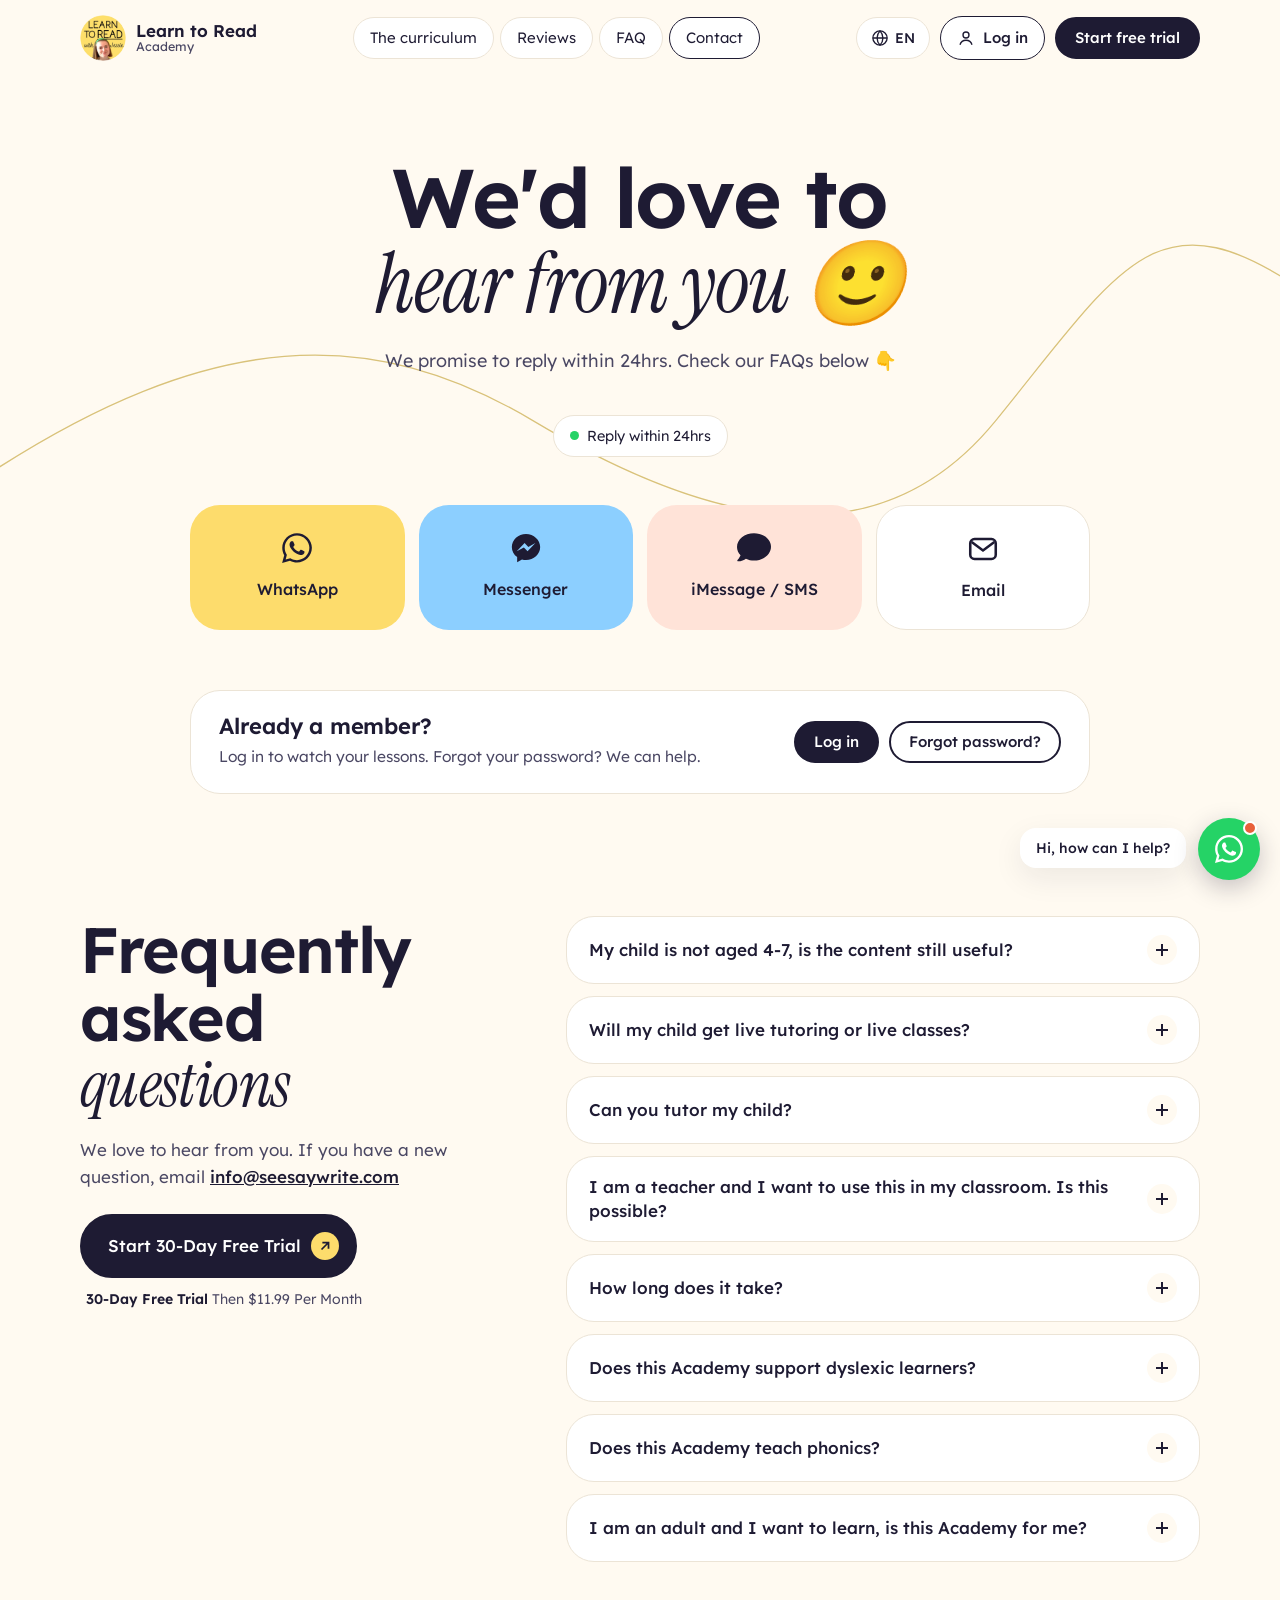
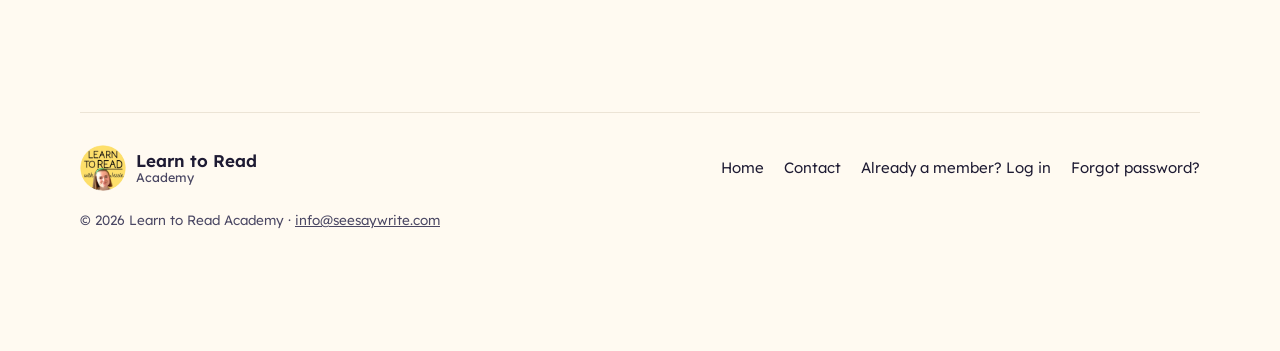
==== contact/index.html @ 2aaf9a56 "Transparent favicon, updated stats, 11 more languages - Favicon and logo now use the yellow circle w" ====
<!doctype html>
<html lang="en" dir="ltr" data-title-key="meta.contactTitle">
<head>
  <meta charset="utf-8">
  <meta name="viewport" content="width=device-width, initial-scale=1, viewport-fit=cover">
  <title>Contact | Learn to Read Academy</title>
  <meta name="description" content="We'd love to hear from you. We promise to reply within 24hrs.">
  <link rel="canonical" href="https://www.learntoreadacademy.com/contact/">
  <meta property="og:type" content="website">
  <meta property="og:site_name" content="Learn to Read Academy">
  <meta property="og:url" content="https://www.learntoreadacademy.com/contact/">
  <meta property="og:title" content="The Learn to Read Academy">
  <meta property="og:description" content="Give your child reading fluency and confidence all in one place. 30-day free trial.">
  <meta property="og:image" content="https://www.learntoreadacademy.com/assets/img/og.png">
  <meta name="twitter:card" content="summary_large_image">
  <meta name="theme-color" content="#fddc6c">
  <link rel="icon" href="../favicon.ico" sizes="any">
  <link rel="icon" href="../assets/favicon-32.png" type="image/png" sizes="32x32">
  <link rel="icon" href="../assets/favicon-64.png" type="image/png" sizes="64x64">
  <link rel="apple-touch-icon" href="../assets/img/logo-180.png">

  <link rel="preconnect" href="https://fonts.googleapis.com">
  <link rel="preconnect" href="https://fonts.gstatic.com" crossorigin>
  <link href="https://fonts.googleapis.com/css2?family=Instrument+Serif:ital@0;1&family=Lexend:wght@300;350;400;500;600&display=swap" rel="stylesheet">
  <link rel="stylesheet" href="../assets/css/style.css">

  <!-- Tolstoy video pop-up (same app key as on Thinkific) -->
  <script>window.tolstoyAppKey = "fcb0cee2-aa79-4c40-9593-32331de65729";</script>
  <script type="module" async src="https://widget.gotolstoy.com/we/widget.js"></script>
  <script type="text/javascript" nomodule async src="https://widget.gotolstoy.com/widget/widget.js"></script>
  <script type="module" src="https://play.gotolstoy.com/widget-v2/widget.js"></script>

  <script src="../assets/js/i18n.js"></script>
</head>
<body>
  <a class="skip-link" href="#main" data-i18n="nav.skip">Skip to main content</a>

  <!-- ===================== HEADER ===================== -->
  <header class="site-header" id="top">
    <div class="wrap header-row">
      <a class="brand" href="../" aria-label="Learn to Read Academy, home">
        <img src="../assets/img/logo.webp" alt="" width="46" height="46">
        <span class="brand-text">Learn to Read<small>Academy</small></span>
      </a>

      <nav class="main-nav" aria-label="Main">
        <a href="../#curriculum" data-i18n="nav.curriculum">The curriculum</a>
        <a href="../#reviews" data-i18n="nav.reviews">Reviews</a>
        <a href="../#faq" data-i18n="nav.faq">FAQ</a>
        <a href="./" aria-current="page" data-i18n="nav.contact">Contact</a>
      </nav>

      <div class="header-actions">
        <div class="lang" data-lang-picker>
          <button class="lang-btn" type="button" aria-haspopup="true" aria-expanded="false" aria-label="Change language">
            <svg viewBox="0 0 24 24" fill="none" stroke="currentColor" stroke-width="1.8" aria-hidden="true"><circle cx="12" cy="12" r="9.5"/><path d="M2.5 12h19M12 2.5c2.6 2.8 3.9 6 3.9 9.5s-1.3 6.7-3.9 9.5c-2.6-2.8-3.9-6-3.9-9.5s1.3-6.7 3.9-9.5z"/></svg>
            <span data-lang-current>EN</span>
          </button>
          <ul class="lang-menu" role="menu"></ul>
        </div>
        <a class="login-link" href="https://learntoreadacademy.thinkific.com/courses/take/learntoread" title="Already a member? Log in to your lessons">
          <svg viewBox="0 0 24 24" fill="none" stroke="currentColor" stroke-width="1.8" aria-hidden="true"><circle cx="12" cy="8" r="4"/><path d="M4 21c1.2-4 4.3-6 8-6s6.8 2 8 6"/></svg>
          <span data-i18n="nav.login">Log in</span>
        </a>
        <a class="btn btn-primary btn-sm btn-trial-header" href="https://learntoreadacademy.thinkific.com/cart/add_product/2456921?price_id=3251077" data-i18n="nav.trial">Start free trial</a>
        <button class="menu-toggle" type="button" aria-expanded="false" aria-controls="drawer" aria-label="Menu">
          <svg viewBox="0 0 24 24" fill="none" stroke="currentColor" stroke-width="2" stroke-linecap="round" aria-hidden="true"><path d="M4 7h16M4 12h16M4 17h10"/></svg>
        </button>
      </div>
    </div>
    <div class="drawer" id="drawer">
      <nav aria-label="Mobile">
        <a href="../#curriculum" data-i18n="nav.curriculum">The curriculum</a>
        <a href="../#reviews" data-i18n="nav.reviews">Reviews</a>
        <a href="../#faq" data-i18n="nav.faq">FAQ</a>
        <a href="./" aria-current="page" data-i18n="nav.contact">Contact</a>
        <a href="https://learntoreadacademy.thinkific.com/courses/take/learntoread" data-i18n="nav.loginLong">Already a member? Log in</a>
      </nav>
      <a class="btn btn-primary" href="https://learntoreadacademy.thinkific.com/cart/add_product/2456921?price_id=3251077" data-i18n="cta.trial">Start 30-Day Free Trial</a>
    </div>
  </header>

  <main id="main">
    <section class="contact-hero">
      <svg class="thread" viewBox="0 0 1440 600" preserveAspectRatio="none" aria-hidden="true"><path d="M-20 420 C 240 260, 420 260, 600 360 S 980 520, 1120 360 S 1300 120, 1460 220"/></svg>
      <div class="wrap">
        <h1 data-i18n-html="contact.title">We'd love to <em>hear from you 🙂</em></h1>
        <p data-i18n="contact.sub">We promise to reply within 24hrs. Check our FAQs below 👇</p>
        <span class="reply-pill" data-i18n="contact.reply">Reply within 24hrs</span>
        <div class="tiles">
          <a class="tile tile-wa" href="https://wa.me/447386895248?text=Hello!" target="_blank" rel="noopener">
            <svg viewBox="0 0 448 512" aria-hidden="true"><path fill="#1e1b33" d="M380.9 97.1C339 55.1 283.2 32 223.9 32c-122.4 0-222 99.6-222 222 0 39.1 10.2 77.3 29.6 111L0 480l117.7-30.9c32.4 17.7 68.9 27 106.1 27h.1c122.3 0 224.1-99.6 224.1-222 0-59.3-25.2-115-67.1-157zm-157 341.6c-33.2 0-65.7-8.9-94-25.7l-6.7-4-69.8 18.3L72 359.2l-4.4-7c-18.5-29.4-28.2-63.3-28.2-98.2 0-101.7 82.8-184.5 184.6-184.5 49.3 0 95.6 19.2 130.4 54.1 34.8 34.9 56.2 81.2 56.1 130.5 0 101.8-84.9 184.6-186.6 184.6zm101.2-138.2c-5.5-2.8-32.8-16.2-37.9-18-5.1-1.9-8.8-2.8-12.5 2.8-3.7 5.6-14.3 18-17.6 21.8-3.2 3.7-6.5 4.2-12 1.4-5.5-2.8-23.2-8.5-44.2-27.1-16.4-14.6-27.4-32.7-30.6-38.1-3.2-5.5-.3-8.4 2.4-11.2 2.5-2.5 5.5-6.4 8.3-9.6 2.8-3.2 3.7-5.5 5.5-9.3 1.9-3.7 1-6.9-.5-9.7-1.4-2.8-12.5-30.1-17.1-41.2-4.5-10.8-9.1-9.3-12.5-9.5-3.2-.2-6.9-.2-10.6-.2-3.7 0-9.7 1.4-14.8 6.9-5.1 5.6-19.4 19-19.4 46.3 0 27.3 19.9 53.7 22.6 57.4 2.8 3.7 39.1 59.7 94.8 83.8 13.2 5.8 23.5 9.2 31.5 11.8 13.3 4.2 25.4 3.6 35 2.2 10.7-1.6 32.8-13.4 37.4-26.4 4.6-13 4.6-24.1 3.2-26.4-1.3-2.5-5-3.9-10.5-6.6z"/></svg>
            WhatsApp
          </a>
          <a class="tile tile-ms" href="https://m.me/elliot.shimmin" target="_blank" rel="noopener">
            <svg viewBox="0 0 24 24" aria-hidden="true"><path fill="#1e1b33" d="M12 2.04c-5.5 0-10 4.14-10 9.22 0 2.9 1.46 5.5 3.75 7.15V22l3.41-1.87c.92.26 1.89.41 2.84.41 5.5 0 10-4.14 10-9.22s-4.5-9.28-10-9.28zm1.09 12.31l-2.58-2.75-5.05 2.75 5.55-5.89 2.63 2.75 5-2.75-5.55 5.89z"/></svg>
            Messenger
          </a>
          <a class="tile tile-sms" href="sms:+447386895248">
            <svg viewBox="0 0 512 512" aria-hidden="true"><path fill="#1e1b33" d="M256 32C114.6 32 0 125.1 0 240c0 47.6 19.9 91.2 52.9 126.3C38 405.7 7 439.1 6.5 439.6c-2.9 3.1-3.1 7.8-1.1 11.4 2.1 3.6 5.9 5.8 10 5.8 51.1 0 91.5-22.1 118.8-39.9 38 18.2 80 28.5 121.8 28.5 141.4 0 256-93.1 256-208S397.4 32 256 32z"/></svg>
            <span data-i18n="talk.sms">iMessage / SMS</span>
          </a>
          <a class="tile tile-mail" href="mailto:info@seesaywrite.com">
            <svg viewBox="0 0 24 24" fill="none" stroke="#1e1b33" stroke-width="1.8" aria-hidden="true"><rect x="3" y="5" width="18" height="14" rx="3"/><path d="M4 7l8 6 8-6"/></svg>
            <span data-i18n="talk.email">Email</span>
          </a>
        </div>
      </div>
    </section>

    <section class="section" style="padding-block:40px 20px">
      <div class="wrap">
        <div class="members-box">
          <div>
            <h2 data-i18n="contact.membersTitle">Already a member?</h2>
            <p data-i18n="contact.membersText">Log in to watch your lessons. Forgot your password? We can help.</p>
          </div>
          <div class="actions">
            <a class="btn btn-primary btn-sm" href="https://learntoreadacademy.thinkific.com/courses/take/learntoread" data-i18n="nav.login">Log in</a>
            <a class="btn btn-light btn-sm" href="https://learntoreadacademy.thinkific.com/users/password/new" data-i18n="footer.forgot">Forgot password?</a>
          </div>
        </div>
      </div>
    </section>

    <section class="section" id="faq">
      <div class="wrap faq-grid">
        <div class="section-head start">
          <h2 data-i18n-html="faq.title">Frequently asked <em>questions</em></h2>
          <p data-i18n-html="faq.sub">We love to hear from you. If you have a new question, email <a href="mailto:info@seesaywrite.com">info@seesaywrite.com</a></p>
          <div class="cta-block" style="margin-top:24px">
            <a class="btn btn-primary" href="https://learntoreadacademy.thinkific.com/cart/add_product/2456921?price_id=3251077">
              <span data-i18n="cta.trial">Start 30-Day Free Trial</span>
              <span class="arrow" aria-hidden="true"><svg viewBox="0 0 16 16" fill="none" stroke="currentColor" stroke-width="2"><path d="M4 12L12 4M5 4h7v7"/></svg></span>
            </a>
            <span class="cta-note" data-i18n-html="cta.price"><strong>30-Day Free Trial</strong> Then $11.99 Per Month</span>
          </div>
        </div>
        <div class="faq-list">
          <details><summary><span data-i18n="cfaq.q1">My child is not aged 4-7, is the content still useful?</span><span class="plus" aria-hidden="true"><svg viewBox="0 0 14 14" stroke="currentColor" stroke-width="2"><path d="M7 1v12M1 7h12"/></svg></span></summary><div class="answer" data-i18n="cfaq.a1">Children aged 3 have used our Academy successfully, however this is slightly ahead of most national curriculums. Children aged 7-10 will benefit if they cannot yet read complex sounds (e.g. "ay", "ee", "sh", "oa", "i-e"). Children aged 10+ may find the content is too young for them.</div></details>
          <details><summary><span data-i18n="cfaq.q2">Will my child get live tutoring or live classes?</span><span class="plus" aria-hidden="true"><svg viewBox="0 0 14 14" stroke="currentColor" stroke-width="2"><path d="M7 1v12M1 7h12"/></svg></span></summary><div class="answer" data-i18n="cfaq.a2">The program has step-by-step, pre-recorded lesson videos only. Parents can receive personalized support on the Community page. Ask questions and receive answers from a reading specialist, within 24hrs.</div></details>
          <details><summary><span data-i18n="cfaq.q3">Can you tutor my child?</span><span class="plus" aria-hidden="true"><svg viewBox="0 0 14 14" stroke="currentColor" stroke-width="2"><path d="M7 1v12M1 7h12"/></svg></span></summary><div class="answer" data-i18n="cfaq.a3">We do not have live tutoring available, we recommend trialling the Academy as an inexpensive alternative. You may find it more convenient than finding a good tutor and making arrangements.</div></details>
          <details><summary><span data-i18n="cfaq.q4">I am a teacher and I want to use this in my classroom. Is this possible?</span><span class="plus" aria-hidden="true"><svg viewBox="0 0 14 14" stroke="currentColor" stroke-width="2"><path d="M7 1v12M1 7h12"/></svg></span></summary><div class="answer" data-i18n="cfaq.a4">Yes, if you have a projector/screen or iPads. Several schools are already using it as a cost-effective phonics program. You can start using it in your classroom tomorrow. It requires no planning or teacher training, and will teach your students to read.</div></details>
          <details><summary><span data-i18n="cfaq.q5">How long does it take?</span><span class="plus" aria-hidden="true"><svg viewBox="0 0 14 14" stroke="currentColor" stroke-width="2"><path d="M7 1v12M1 7h12"/></svg></span></summary><div class="answer" data-i18n="cfaq.a5">We recommend your child completes one short lesson every day at the same time (kids love routine and consistency). If you follow this advice, a complete beginner reader will complete the whole academy within 2 months. However, every child is different and it's normal to return to some old lessons for revision and practice.</div></details>
          <details><summary><span data-i18n="cfaq.q6">Does this Academy support dyslexic learners?</span><span class="plus" aria-hidden="true"><svg viewBox="0 0 14 14" stroke="currentColor" stroke-width="2"><path d="M7 1v12M1 7h12"/></svg></span></summary><div class="answer" data-i18n="cfaq.a6">Yes, however the best strategies for dyslexic children are those which are tailored to them. When it comes to dyslexia, studies consistently show that early intervention and additional support is crucial. The earlier that support, the more impactful it is. Meta-studies show that early phonemic awareness and phonics instruction often helps dyslexic learners overcome their language processing issues, especially those that aren't severely affected. Our Academy gives crucial phonics and phonemic awareness instruction.</div></details>
          <details><summary><span data-i18n="cfaq.q7">Does this Academy teach phonics?</span><span class="plus" aria-hidden="true"><svg viewBox="0 0 14 14" stroke="currentColor" stroke-width="2"><path d="M7 1v12M1 7h12"/></svg></span></summary><div class="answer" data-i18n="cfaq.a7">Yes, our method teaches phonics directly. Each new sound is introduced one at a time, alongside blending skills. Knowledge is built sequentially. The latest research advises that children are taught using a mix of phonics and sight words (the best of both worlds).</div></details>
          <details><summary><span data-i18n="cfaq.q8">I am an adult and I want to learn, is this Academy for me?</span><span class="plus" aria-hidden="true"><svg viewBox="0 0 14 14" stroke="currentColor" stroke-width="2"><path d="M7 1v12M1 7h12"/></svg></span></summary><div class="answer" data-i18n="cfaq.a8">Several adults have used our content to learn to read English. Many parents who speak English as an additional language have improved their reading skills by watching the lessons with their kids.</div></details>
        </div>
      </div>
    </section>
  </main>

  <!-- ===================== FOOTER ===================== -->
  <footer class="site-footer">
    <div class="wrap">
      <div class="footer-row">
        <a class="brand" href="../"><img src="../assets/img/logo.webp" alt="" width="46" height="46" loading="lazy"><span>Learn to Read<small>Academy</small></span></a>
        <ul class="footer-links">
          <li><a href="../" data-i18n="footer.home">Home</a></li>
          <li><a href="./" data-i18n="nav.contact">Contact</a></li>
          <li><a href="https://learntoreadacademy.thinkific.com/courses/take/learntoread" data-i18n="nav.loginLong">Already a member? Log in</a></li>
          <li><a href="https://learntoreadacademy.thinkific.com/users/password/new" data-i18n="footer.forgot">Forgot password?</a></li>
        </ul>
      </div>
      <p class="footer-small">© <span data-year>2026</span> Learn to Read Academy · <a href="mailto:info@seesaywrite.com">info@seesaywrite.com</a></p>
    </div>
  </footer>

  <script src="../assets/js/config.js"></script>
  <script src="../assets/js/main.js"></script>
</body>
</html>
---- assets/css/style.css ----
/* ==========================================================================
   Learn to Read Academy — site styles
   Palette is taken from the logo (sunshine yellow) plus coral and sky.
   Type: Lexend (designed for reading fluency) + Instrument Serif italic accents.
   Uses logical properties (margin-inline etc.) so Arabic (RTL) works.
   ========================================================================== */

:root {
  --ink: #1e1b33;
  --ink-soft: #4a4763;
  --cream: #fffaf1;
  --paper: #ffffff;
  --line: #ece4d6;

  --sun: #fddc6c;        /* logo yellow */
  --sun-pale: #fff3c9;
  --sun-deep: #e9b824;
  --coral: #ff8a65;
  --coral-pale: #ffe3d8;
  --coral-deep: #e8603a;
  --sky: #8ccfff;
  --sky-pale: #dff1ff;
  --sky-deep: #3a9be0;
  --thread: #d9c27a;     /* thin decorative lines */

  --radius-lg: 32px;
  --radius-md: 22px;
  --radius-pill: 999px;
  --shadow: 0 10px 30px rgba(30, 27, 51, 0.08);

  --font-sans: "Lexend", system-ui, -apple-system, "Segoe UI", Roboto, sans-serif;
  --font-serif: "Instrument Serif", Georgia, "Times New Roman", serif;

  --max: 1200px;
  --gutter: clamp(16px, 4vw, 40px);
  color-scheme: light;
}

/* Non-Latin scripts: swap in Noto families, no italic serif */
html[lang="ar"] { --font-sans: "Noto Sans Arabic", "Lexend", system-ui, sans-serif; }
html[lang="hi"] { --font-sans: "Noto Sans Devanagari", "Lexend", system-ui, sans-serif; }
html[lang="th"] { --font-sans: "Noto Sans Thai", "Lexend", system-ui, sans-serif; }
html[lang="ko"] { --font-sans: "Noto Sans KR", "Lexend", system-ui, sans-serif; }
html[lang="zh-Hant"] { --font-sans: "Noto Sans TC", "Lexend", system-ui, sans-serif; }
html[lang="zh-Hans"] { --font-sans: "Noto Sans SC", "Lexend", system-ui, sans-serif; }
html[lang="ja"] { --font-sans: "Noto Sans JP", "Lexend", system-ui, sans-serif; }
html[lang="bn"] { --font-sans: "Noto Sans Bengali", "Lexend", system-ui, sans-serif; }
html[lang="ru"] { --font-sans: "Lexend", "Noto Sans", system-ui, sans-serif; }
html[lang="ur"] { --font-sans: "Noto Nastaliq Urdu", "Noto Sans Arabic", system-ui, sans-serif; }
html[lang="ur"] body { line-height: 2.1; }
html[lang="ur"] h1, html[lang="ur"] h2, html[lang="ur"] h3 { line-height: 1.7; }
html[lang="ur"] :is(p, span, a, button, summary, li, .answer, .stat span, .chat-msg) { line-height: 2; }
html:is([lang="ar"], [lang="hi"], [lang="th"], [lang="ko"], [lang="zh-Hant"], [lang="zh-Hans"], [lang="ja"], [lang="bn"], [lang="ru"], [lang="ur"], [lang="vi"]) .serif,
html:is([lang="ar"], [lang="hi"], [lang="th"], [lang="ko"], [lang="zh-Hant"], [lang="zh-Hans"], [lang="ja"], [lang="bn"], [lang="ru"], [lang="ur"], [lang="vi"]) h1 em,
html:is([lang="ar"], [lang="hi"], [lang="th"], [lang="ko"], [lang="zh-Hant"], [lang="zh-Hans"], [lang="ja"], [lang="bn"], [lang="ru"], [lang="ur"], [lang="vi"]) h2 em,
html:is([lang="ar"], [lang="hi"], [lang="th"], [lang="ko"], [lang="zh-Hant"], [lang="zh-Hans"], [lang="ja"], [lang="bn"], [lang="ru"], [lang="ur"], [lang="vi"]) h3 em {
  font-family: var(--font-sans);
  font-style: normal;
  font-weight: 500;
  color: var(--coral-deep);
}

*, *::before, *::after { box-sizing: border-box; }
html { -webkit-text-size-adjust: 100%; scroll-behavior: smooth; scroll-padding-top: 90px; }
body {
  margin: 0;
  background: var(--cream);
  color: var(--ink);
  font-family: var(--font-sans);
  font-size: 17px;
  line-height: 1.6;
  font-weight: 350;
  overflow-x: hidden;
}
img { max-width: 100%; height: auto; display: block; }
a { color: inherit; }
button { font: inherit; color: inherit; }
h1, h2, h3 { margin: 0; font-weight: 600; letter-spacing: -0.02em; line-height: 1.05; }
h1 em, h2 em, h3 em, .serif {
  font-family: var(--font-serif);
  font-style: italic;
  font-weight: 400;
  letter-spacing: -0.01em;
}
p { margin: 0 0 1em; }
p:last-child { margin-bottom: 0; }
.sr-only { position: absolute !important; width: 1px; height: 1px; overflow: hidden; clip: rect(0 0 0 0); white-space: nowrap; }
.wrap { width: 100%; max-width: var(--max); margin-inline: auto; padding-inline: var(--gutter); }
:focus-visible { outline: 3px solid var(--sky-deep); outline-offset: 3px; border-radius: 8px; }

.skip-link { position: absolute; inset-inline-start: 12px; top: -60px; background: var(--ink); color: #fff; padding: 10px 16px; border-radius: 12px; z-index: 1000; text-decoration: none; }
.skip-link:focus { top: 12px; }

/* ---------- Buttons & pills ---------- */
.btn {
  display: inline-flex; align-items: center; justify-content: center; gap: 10px;
  padding: 16px 26px; border-radius: var(--radius-pill);
  font-weight: 500; font-size: 17px; line-height: 1.2; text-decoration: none;
  border: 2px solid var(--ink); cursor: pointer; transition: transform .15s ease, background .15s ease;
  text-align: center;
}
.btn:hover { transform: translateY(-2px); }
.btn-primary { background: var(--ink); color: #fff; }
.btn-primary .arrow { background: var(--sun); color: var(--ink); }
.btn-light { background: #fff; color: var(--ink); }
.btn-sm { padding: 10px 18px; font-size: 15px; }
.btn .arrow {
  width: 28px; height: 28px; border-radius: 50%; display: inline-grid; place-items: center; flex: none;
  margin-inline-end: -10px;
}
.btn .arrow svg { width: 14px; height: 14px; }
html[dir="rtl"] .arrow svg, html[dir="rtl"] .circle-link svg { transform: scaleX(-1); }

.cta-block { display: flex; flex-direction: column; align-items: flex-start; gap: 10px; }
.cta-note { font-size: 14px; color: var(--ink-soft); padding-inline-start: 6px; }
.cta-note strong { font-weight: 600; color: var(--ink); }

.pill {
  display: inline-flex; align-items: center; gap: 6px;
  padding: 4px 12px; border: 1.5px solid var(--ink); border-radius: var(--radius-pill);
  font-size: 13px; font-weight: 500; line-height: 1.4; background: transparent; white-space: nowrap;
}

.circle-link {
  width: 48px; height: 48px; border-radius: 50%; border: 1.5px solid var(--ink);
  display: inline-grid; place-items: center; flex: none; text-decoration: none; background: transparent;
  transition: background .15s ease, transform .15s ease;
}
.circle-link:hover { background: var(--ink); color: #fff; transform: rotate(-8deg); }
.circle-link svg { width: 18px; height: 18px; }

/* ---------- Header ---------- */
.site-header {
  position: sticky; top: 0; z-index: 50;
  background: rgba(255, 250, 241, 0.92);
  backdrop-filter: saturate(1.4) blur(10px); -webkit-backdrop-filter: saturate(1.4) blur(10px);
  border-bottom: 1px solid transparent; transition: border-color .2s;
}
.site-header.scrolled { border-bottom-color: var(--line); }
.header-row { display: flex; align-items: center; gap: 16px; min-height: 76px; }
.brand { display: flex; align-items: center; gap: 10px; text-decoration: none; font-weight: 600; font-size: 17px; line-height: 1.1; flex: none; }
.brand img { width: 46px; height: 46px; border-radius: 50%; }
.brand small { display: block; font-weight: 400; font-size: 12.5px; color: var(--ink-soft); }
.main-nav { display: flex; gap: 6px; margin-inline: auto; }
.main-nav a {
  text-decoration: none; padding: 8px 16px; border: 1.5px solid var(--line); border-radius: var(--radius-pill);
  font-size: 15px; background: #fff; transition: border-color .15s; white-space: nowrap;
}
.main-nav a:hover, .main-nav a[aria-current="page"] { border-color: var(--ink); }
.header-actions { display: flex; align-items: center; gap: 10px; flex: none; }
.login-link {
  display: inline-flex; align-items: center; gap: 8px; text-decoration: none;
  padding: 9px 16px; border-radius: var(--radius-pill); border: 1.5px solid var(--ink); font-size: 15px; font-weight: 500; background: #fff;
}
.login-link svg { width: 18px; height: 18px; }
.menu-toggle { display: none; width: 46px; height: 46px; border-radius: 50%; border: 1.5px solid var(--ink); background: #fff; cursor: pointer; place-items: center; }
.menu-toggle svg { width: 20px; height: 20px; }

/* Language picker */
.lang { position: relative; }
.lang-btn {
  display: inline-flex; align-items: center; gap: 6px; height: 42px; padding: 0 14px;
  border-radius: var(--radius-pill); border: 1.5px solid var(--line); background: #fff; cursor: pointer; font-size: 14px; font-weight: 500;
}
.lang-btn:hover { border-color: var(--ink); }
.lang-btn svg { width: 18px; height: 18px; }
.lang-menu {
  max-height: min(70vh, 560px); overflow-y: auto; overscroll-behavior: contain;
  position: absolute; inset-inline-end: 0; top: calc(100% + 8px); min-width: 200px; padding: 8px;
  background: #fff; border-radius: 18px; box-shadow: 0 16px 40px rgba(30,27,51,.16); border: 1px solid var(--line);
  list-style: none; margin: 0; display: none; z-index: 60;
}
.lang.open .lang-menu { display: block; }
.lang-menu button {
  width: 100%; display: flex; justify-content: space-between; align-items: center; gap: 12px;
  padding: 10px 14px; border: 0; background: none; border-radius: 12px; cursor: pointer; font-size: 16px; text-align: start;
}
.lang-menu button:hover, .lang-menu button[aria-current="true"] { background: var(--sun-pale); }
.lang-menu .code { font-size: 12px; color: var(--ink-soft); }

/* Mobile drawer */
.drawer { display: none; }

@media (max-width: 1100px) {
  .main-nav { display: none; }
  .menu-toggle { display: inline-grid; }
  .header-actions { margin-inline-start: auto; }
  .header-actions .btn-trial-header { display: none; }
  .drawer {
    display: block; position: fixed; inset: 76px 0 auto 0; background: var(--cream); z-index: 49;
    padding: 12px var(--gutter) 28px; border-bottom: 1px solid var(--line); box-shadow: 0 20px 30px rgba(30,27,51,.08);
    transform: translateY(-120%); visibility: hidden; transition: transform .25s ease, visibility .25s;
  }
  .drawer.open { transform: none; visibility: visible; }
  .drawer nav { display: grid; gap: 8px; }
  .drawer nav a { text-decoration: none; padding: 14px 20px; background: #fff; border: 1.5px solid var(--line); border-radius: var(--radius-pill); font-size: 17px; }
  .drawer .btn { width: 100%; margin-top: 12px; }
}
@media (max-width: 560px) {
  .brand-text { display: none; }
  .login-link span { display: none; }
  .login-link { padding: 0; width: 42px; height: 42px; justify-content: center; }
  .header-actions { gap: 8px; }
  .lang-btn { padding: 0 12px; }
}

/* ---------- Decorative ---------- */
.thread { position: absolute; pointer-events: none; z-index: 0; fill: none; stroke: var(--thread); stroke-width: 1.4; }
.shape { position: absolute; pointer-events: none; }
.badge-rotate { position: relative; width: 150px; height: 150px; flex: none; }
.badge-rotate .ring { position: absolute; inset: 0; animation: spin 22s linear infinite; }
.badge-rotate .ring text { font-size: 11.5px; font-weight: 600; letter-spacing: 0.24em; fill: var(--ink); text-transform: uppercase; font-family: "Lexend", sans-serif; }
.badge-rotate .core { position: absolute; inset: 24px; border-radius: 50%; overflow: hidden; display: grid; place-items: center; }
@keyframes spin { to { transform: rotate(360deg); } }
@media (prefers-reduced-motion: reduce) {
  .badge-rotate .ring { animation: none; }
  html { scroll-behavior: auto; }
  .btn:hover, .circle-link:hover { transform: none; }
}

.tag-cloud { position: relative; height: 230px; }
.tag {
  position: absolute; padding: 10px 22px; border-radius: var(--radius-pill); font-weight: 600; font-size: 17px; white-space: nowrap;
  box-shadow: 0 6px 0 rgba(30,27,51,.06);
}
.dot { position: absolute; width: 44px; height: 44px; border-radius: 50%; display: grid; place-items: center; }
.dot svg { width: 20px; height: 20px; }

/* ---------- Hero ---------- */
.hero { position: relative; padding-block: clamp(28px, 5vw, 64px) 40px; overflow: hidden; }
.hero .thread { inset: 0; width: 100%; height: 100%; }
.hero-grid { position: relative; z-index: 1; display: grid; grid-template-columns: 1fr auto; gap: 24px 40px; align-items: start; }
.hero h1 { font-size: clamp(44px, 7.4vw, 104px); line-height: 0.98; }
.hero h1 .line { display: block; }
.hero h1 [data-i18n-html] > .line:first-child { display: inline; }
html.i18n-loading body { opacity: 0; }
body { transition: opacity .15s ease; }
.hero h1 .star {
  display: inline-grid; place-items: center; width: 0.8em; height: 0.8em; border-radius: 50%;
  background: var(--sun); vertical-align: 0.04em; margin-inline-end: 0.15em;
}
.hero h1 .star svg { width: 52%; height: 52%; }
.hero-side { display: flex; flex-direction: column; align-items: center; gap: 12px; padding-top: 8px; }
.hero-side .photo-oval { width: 170px; height: 150px; border-radius: 50%; overflow: hidden; background: var(--sky-pale); margin-top: -30px; margin-inline-start: 60px; box-shadow: var(--shadow); }
.hero-side .photo-oval img { width: 100%; height: 100%; object-fit: cover; }

.hero-intro { position: relative; z-index: 1; display: grid; grid-template-columns: auto 1fr; gap: 24px 32px; align-items: center; margin-top: 36px; max-width: 900px; }
.vsl-pill {
  position: relative; width: 210px; height: 120px; border-radius: 50%; background: var(--sky); padding: 10px;
  border: 0; cursor: pointer; display: block;
}
.vsl-pill .inner { display: block; width: 100%; height: 100%; border-radius: 50%; overflow: hidden; }
.vsl-pill img { width: 100%; height: 100%; object-fit: cover; object-position: 50% 30%; }
.vsl-pill .play {
  position: absolute; inset-inline-start: -6px; top: 4px; width: 54px; height: 54px; border-radius: 50%;
  background: var(--coral); display: grid; place-items: center; box-shadow: 0 6px 16px rgba(232,96,58,.35); transition: transform .15s;
}
.vsl-pill:hover .play { transform: scale(1.08); }
.vsl-pill.no-video { cursor: default; }
.vsl-pill.no-video .play { display: none; }
.vsl-pill .play svg { width: 18px; height: 18px; margin-inline-start: 3px; }
html[dir="rtl"] .vsl-pill .play svg { transform: scaleX(-1); margin-inline-start: 0; margin-inline-end: 3px; }
.vsl-label { position: absolute; bottom: -12px; inset-inline-end: -4px; background: #fff; border: 1.5px solid var(--ink); border-radius: var(--radius-pill); padding: 3px 12px; font-size: 13px; font-weight: 500; white-space: nowrap; }
.hero-intro .lead { font-size: clamp(17px, 1.6vw, 20px); max-width: 520px; }
.hero-intro .lead strong { font-weight: 600; background: linear-gradient(transparent 60%, var(--sun) 60%); }
.hero-cta { position: relative; z-index: 1; display: flex; flex-wrap: wrap; align-items: center; gap: 16px 28px; margin-top: 30px; }
.trust { display: flex; align-items: center; gap: 12px; font-size: 14px; color: var(--ink-soft); }
.trust .faces { display: flex; }
.trust .faces span { width: 34px; height: 34px; border-radius: 50%; border: 2px solid var(--cream); margin-inline-start: -10px; display: grid; place-items: center; font-size: 15px; }
.trust .faces span:first-child { margin-inline-start: 0; }
.stars { color: var(--sun-deep); letter-spacing: 2px; font-size: 15px; }

@media (max-width: 860px) {
  .hero-grid { grid-template-columns: 1fr; }
  .hero-side { flex-direction: row; justify-content: flex-start; position: absolute; inset-inline-end: -10px; top: -10px; padding: 0; }
  .hero-side .photo-oval { display: none; }
  .badge-rotate { width: 112px; height: 112px; }
  .badge-rotate .core { inset: 18px; }
  .hero h1 { padding-top: 96px; }
  .hero-intro { grid-template-columns: 1fr; margin-top: 28px; }
  .vsl-pill { width: 180px; height: 104px; }
}
@media (max-width: 560px) {
  .hero-side { display: none; }
  .hero h1 { padding-top: 0; font-size: 42px; }
  .hero-intro { margin-top: 22px; gap: 18px; }
  .hero-intro .lead { font-size: 16.5px; }
  .hero-cta { margin-top: 20px; }
  .vsl-pill { width: 160px; height: 92px; }
}

/* ---------- Feature cards ---------- */
.features { position: relative; padding-block: 24px 70px; }
.cards { display: grid; grid-template-columns: repeat(12, 1fr); gap: 20px; align-items: end; }
.card {
  position: relative; overflow: hidden; border-radius: var(--radius-lg); padding: 26px 26px 0;
  display: flex; flex-direction: column; min-height: 420px;
}
.card h3 { font-size: clamp(25px, 2.3vw, 31px); margin: 16px 0 12px; }
.card h3 em { display: block; }
.card p { font-size: 15.5px; color: var(--ink); max-width: 36ch; }
.card .card-top { display: flex; justify-content: space-between; align-items: flex-start; gap: 12px; position: relative; z-index: 2; }
.card .card-body { position: relative; z-index: 2; }
.card .card-img { margin-top: auto; position: relative; z-index: 1; padding-top: 16px; }
.card .card-img img { margin-inline: auto; }
.card .card-img.framed { background: #fff; border-radius: 22px 22px 0 0; padding: 14px 14px 0; margin-inline: 4px; }
.card .card-img.framed img { width: 100% !important; }
.card-sun { background: var(--sun); grid-column: span 4; min-height: 470px; }
.card-sky { background: var(--sky); grid-column: span 4; min-height: 520px; }
.card-coral { background: var(--coral-pale); grid-column: span 4; min-height: 440px; }
.card-wide {
  grid-column: span 8; background: var(--paper); min-height: 0; padding: 30px; border: 1.5px solid var(--line);
  display: grid; grid-template-columns: 1fr 1fr; gap: 24px; align-items: center;
}
.card-wide .card-img { margin: 0; padding: 0; }
.card-wide .card-img img { border-radius: 18px; }
.tags-panel { grid-column: span 4; align-self: stretch; }
.card .shape { z-index: 1; }

@media (max-width: 960px) {
  .card-sun, .card-sky, .card-coral { grid-column: span 6; min-height: 0; }
  .card-coral { grid-column: span 12; display: grid; grid-template-columns: 1fr 1fr; align-items: end; padding-bottom: 26px; }
  .card-coral .card-img { padding: 0; }
  .card-wide { grid-column: span 12; }
  .tags-panel { grid-column: span 12; }
}
@media (max-width: 640px) {
  .cards { gap: 14px; }
  .card-sun, .card-sky, .card-coral { grid-column: span 12; }
  .card-coral { display: flex; padding-bottom: 0; align-items: stretch; }
  .card-wide { grid-template-columns: 1fr; padding: 24px; }
  .card { padding: 22px 22px 0; border-radius: 26px; }
  .card-wide { padding: 22px; }
  .tag-cloud { height: 190px; }
  .tag { font-size: 15px; padding: 8px 18px; }
}

/* ---------- Section heads ---------- */
section { position: relative; }
.section { padding-block: clamp(56px, 8vw, 110px); }
.section-head { text-align: center; max-width: 760px; margin: 0 auto clamp(32px, 5vw, 56px); position: relative; z-index: 1; }
.section-head h2 { font-size: clamp(38px, 5.6vw, 72px); }
.section-head h2 em { display: block; }
.section-head p { margin-top: 18px; font-size: 17px; color: var(--ink-soft); }
.section-head.start { text-align: start; margin-inline: 0; }

/* ---------- Jessie quote ---------- */
.quote-wrap { display: grid; grid-template-columns: auto 1fr; gap: clamp(28px, 5vw, 70px); align-items: center; max-width: 1060px; margin-inline: auto; }
.quote-photo { position: relative; width: clamp(220px, 28vw, 330px); aspect-ratio: 1; }
.quote-photo .blob { position: absolute; inset: 0; }
.quote-photo img { position: absolute; inset: 9%; width: 82%; height: 82%; object-fit: cover; border-radius: 50%; }
.quote-photo .badge-rotate { position: absolute; inset-inline-end: -36px; bottom: -14px; width: 120px; height: 120px; }
.quote-photo .badge-rotate .core { inset: 20px; background: var(--sky); }
blockquote { margin: 0; }
blockquote p { font-family: var(--font-serif); font-style: italic; font-size: clamp(30px, 3.8vw, 50px); line-height: 1.12; letter-spacing: -0.01em; }
html:is([lang="ar"], [lang="hi"], [lang="th"], [lang="ko"], [lang="zh-Hant"], [lang="zh-Hans"], [lang="ja"], [lang="bn"], [lang="ru"], [lang="ur"], [lang="vi"]) blockquote p { font-family: var(--font-sans); font-style: normal; font-size: clamp(24px, 3vw, 36px); line-height: 1.35; }
blockquote footer { margin-top: 20px; display: flex; flex-wrap: wrap; gap: 8px; align-items: center; font-size: 15px; }
blockquote footer strong { font-weight: 600; margin-inline-end: 6px; }
.bubble-card {
  margin-top: 34px; background: #fff; border-radius: 26px; border-start-start-radius: 6px; padding: 22px 24px; box-shadow: var(--shadow); max-width: 620px;
}
.bubble-card h3 { font-size: 20px; margin-bottom: 8px; }
.bubble-card p { font-size: 15.5px; color: var(--ink-soft); }
@media (max-width: 760px) {
  .quote-wrap { grid-template-columns: 1fr; justify-items: center; text-align: center; }
  blockquote footer { justify-content: center; }
  .bubble-card { text-align: start; }
}

/* ---------- Curriculum ---------- */
.curriculum { background: #fff; border-radius: 48px; margin-inline: clamp(8px, 2vw, 24px); overflow: hidden; }
.curr-grid { display: grid; grid-template-columns: 0.9fr 1.1fr; gap: clamp(28px, 5vw, 64px); align-items: start; }
.curr-grid .section-head { margin-bottom: 24px; }
.choose { font-size: 19px; font-weight: 500; margin-bottom: 16px; }
.choose-chips { display: flex; flex-wrap: wrap; gap: 10px; }
.choose-chips span { padding: 10px 18px; border-radius: var(--radius-pill); font-size: 16px; font-weight: 500; }
.levels { display: grid; gap: 14px; counter-reset: lvl; }
.level {
  display: grid; grid-template-columns: 64px 1fr; gap: 18px; align-items: center;
  border-radius: 26px; padding: 18px 22px;
}
.level .emoji { width: 64px; height: 64px; border-radius: 50%; background: rgba(255,255,255,.7); display: grid; place-items: center; font-size: 26px; }
.level .lvl { font-size: 13px; font-weight: 600; letter-spacing: .08em; text-transform: uppercase; }
.level h3 { font-size: clamp(18px, 1.8vw, 21px); font-weight: 500; letter-spacing: -0.01em; line-height: 1.3; margin-top: 2px; }
.level-1 { background: var(--sun); }
.level-2 { background: var(--sky); }
.level-3 { background: var(--coral-pale); }
.level-4 { background: var(--cream); border: 1.5px dashed var(--line); }

.stats { display: grid; grid-template-columns: repeat(5, 1fr); gap: 14px; margin-top: clamp(36px, 5vw, 56px); }
.stats-title { font-size: 15px; font-weight: 600; text-transform: uppercase; letter-spacing: .08em; margin-bottom: 14px; color: var(--ink-soft); }
.stat { background: var(--cream); border-radius: 24px; padding: 22px; }
.stat b { display: block; font-size: clamp(28px, 3vw, 38px); font-weight: 600; letter-spacing: -0.02em; line-height: 1.1; }
.stat span { display: block; font-size: 14.5px; color: var(--ink-soft); margin-top: 6px; line-height: 1.45; }
@media (max-width: 860px) {
  .curr-grid { grid-template-columns: 1fr; }
  .stats { grid-template-columns: repeat(2, 1fr); }
  .stats .stat:last-child { grid-column: 1 / -1; }
  .curriculum { border-radius: 32px; }
}
@media (max-width: 420px) {
  .level { grid-template-columns: 48px 1fr; padding: 16px; gap: 14px; }
  .level .emoji { width: 48px; height: 48px; font-size: 21px; }
  .stat { padding: 18px; }
}

/* ---------- Big CTA banner ---------- */
.banner {
  position: relative; overflow: hidden; background: var(--sky); border-radius: 44px;
  display: grid; grid-template-columns: 1fr 1fr; gap: 30px; align-items: center; padding: clamp(28px, 5vw, 60px);
}
.banner h2 { font-size: clamp(36px, 4.6vw, 62px); }
.banner h2 em { display: block; }
.banner p { font-size: 18px; margin-top: 16px; max-width: 30ch; }
.banner .cta-block { margin-top: 26px; }
.banner .cta-note { color: var(--ink); }
.banner-img { position: relative; z-index: 1; }
.banner-img .mask { overflow: hidden; background: #fff; border-radius: 46% 54% 42% 58% / 52% 44% 56% 48%; padding: 6%; }
.banner .shape { z-index: 0; }
.banner > div { position: relative; z-index: 1; }
@media (max-width: 860px) {
  .banner { grid-template-columns: 1fr; border-radius: 32px; }
  .banner-img { order: -1; max-width: 440px; }
}

/* ---------- Reviews ---------- */
.reviews-grid { columns: 3 300px; column-gap: 18px; }
.review {
  break-inside: avoid; margin-bottom: 18px; border-radius: 26px; padding: 24px; background: #fff; position: relative;
  border: 1.5px solid var(--line);
}
.review:nth-child(5n+1) { background: var(--sun-pale); border-color: transparent; }
.review:nth-child(5n+3) { background: var(--sky-pale); border-color: transparent; }
.review:nth-child(5n+4) { background: var(--coral-pale); border-color: transparent; }
.review .stars { display: block; margin-bottom: 10px; }
.review h3 { font-size: 18px; font-weight: 600; margin-bottom: 6px; letter-spacing: -0.01em; line-height: 1.3; }
.review p { font-size: 16px; line-height: 1.6; }
.review footer { display: flex; align-items: center; justify-content: space-between; gap: 10px; margin-top: 16px; font-size: 14.5px; }
.review footer strong { font-weight: 600; }
.review .via { font-size: 12px; padding: 3px 10px; }
.reviews-grid .review.extra { display: none; }
.reviews-grid.show-all .review.extra { display: block; }
.reviews-more { display: flex; justify-content: center; margin-top: 18px; }
.reviews-note { text-align: center; font-size: 13px; color: var(--ink-soft); margin-top: 16px; }

/* ---------- Guarantee ---------- */
.guarantee {
  position: relative; overflow: hidden; background: var(--sun); border-radius: 44px; padding: clamp(28px, 5vw, 64px);
  display: grid; grid-template-columns: auto 1fr; gap: clamp(24px, 4vw, 56px); align-items: center;
}
.guarantee h2 { font-size: clamp(36px, 4.6vw, 60px); margin-bottom: 18px; }
.guarantee p { font-size: 18px; max-width: 60ch; }
.guarantee .btn { margin-top: 24px; }
.seal { position: relative; width: clamp(160px, 18vw, 220px); aspect-ratio: 1; }
.seal .ring { position: absolute; inset: 0; animation: spin 30s linear infinite; }
.seal .core { position: absolute; inset: 16%; border-radius: 50%; background: var(--ink); color: #fff; display: grid; place-items: center; text-align: center; padding: 10px; }
.seal .core b { display: block; font-size: clamp(26px, 3vw, 38px); line-height: 1; font-weight: 600; }
.seal .core span { display: block; font-size: 13px; margin-top: 4px; line-height: 1.3; }
@media (max-width: 760px) {
  .guarantee { grid-template-columns: 1fr; border-radius: 32px; }
}

/* ---------- FAQ ---------- */
.faq-grid { display: grid; grid-template-columns: 0.8fr 1.2fr; gap: clamp(28px, 5vw, 64px); align-items: start; }
.faq-grid .section-head { position: sticky; top: 110px; }
.faq-grid .section-head h2 { font-size: clamp(40px, 5vw, 66px); }
.faq-grid .section-head p a { color: var(--ink); font-weight: 500; }
.faq-list { display: grid; gap: 12px; }
.faq-list details { background: #fff; border: 1.5px solid var(--line); border-radius: 28px; transition: border-color .15s; }
.faq-list details[open] { border-color: var(--ink); }
.faq-list summary {
  list-style: none; cursor: pointer; display: flex; justify-content: space-between; align-items: center; gap: 16px;
  padding: 18px 22px; font-weight: 500; font-size: 17px; line-height: 1.4;
}
.faq-list summary::-webkit-details-marker { display: none; }
.faq-list summary .plus { width: 30px; height: 30px; border-radius: 50%; flex: none; display: grid; place-items: center; background: var(--cream); transition: transform .2s, background .2s; }
.faq-list details[open] summary .plus { transform: rotate(45deg); background: var(--sun); }
.faq-list summary .plus svg { width: 14px; height: 14px; }
.faq-list .answer { padding: 0 22px 20px; color: var(--ink-soft); font-size: 16px; }
@media (max-width: 860px) {
  .faq-grid { grid-template-columns: 1fr; }
  .faq-grid .section-head { position: static; text-align: center; margin-inline: auto; }
  .faq-grid .section-head .cta-block { align-items: center; }
}

/* ---------- Talk to us ---------- */
.talk { position: relative; overflow: hidden; }
.talk .thread { inset: 0; width: 100%; height: 100%; }
.talk-head { position: relative; z-index: 1; display: flex; justify-content: center; align-items: center; gap: clamp(12px, 3vw, 40px); }
.talk-head .face { width: clamp(70px, 9vw, 110px); aspect-ratio: 1.15; border-radius: 50%; overflow: hidden; flex: none; }
.talk-head .face img { width: 100%; height: 100%; object-fit: cover; }
.talk-head .section-head { margin-bottom: 0; }
.talk-sub { text-align: center; position: relative; z-index: 1; color: var(--ink-soft); margin: 18px auto 0; max-width: 540px; }
.talk-sub a { color: var(--ink); font-weight: 500; }
.tiles { position: relative; z-index: 1; display: grid; grid-template-columns: repeat(4, 1fr); gap: 14px; margin: clamp(28px, 4vw, 48px) auto 0; max-width: 900px; }
.tile {
  border-radius: 30px; padding: 26px 16px; text-decoration: none; display: flex; flex-direction: column; align-items: center; gap: 12px;
  font-weight: 500; font-size: 16px; transition: transform .15s; text-align: center;
}
.tile:hover { transform: translateY(-4px); }
.tile svg { width: 34px; height: 34px; }
.tile-wa { background: var(--sun); }
.tile-ms { background: var(--sky); }
.tile-sms { background: var(--coral-pale); }
.tile-mail { background: #fff; border: 1.5px solid var(--line); }
@media (max-width: 720px) {
  .tiles { grid-template-columns: repeat(2, 1fr); }
  .talk-head .face { display: none; }
}

/* ---------- Newsletter ---------- */
.newsletter { max-width: 640px; margin: 0 auto; text-align: center; }
.newsletter h2 { font-size: clamp(24px, 3vw, 34px); margin-bottom: 18px; }
.newsletter form { display: flex; gap: 10px; background: #fff; padding: 8px; border-radius: var(--radius-pill); border: 1.5px solid var(--line); }
.newsletter label { flex: 1; }
.newsletter input { width: 100%; border: 0; background: transparent; padding: 12px 16px; font: inherit; font-size: 16px; outline: none; }
.newsletter .msg { font-size: 14px; margin-top: 10px; min-height: 1.4em; }
@media (max-width: 480px) {
  .newsletter form { flex-direction: column; border-radius: 26px; }
}

/* ---------- Final CTA ---------- */
.final {
  position: relative; overflow: hidden; background: var(--ink); color: #fff; border-radius: 44px;
  display: grid; grid-template-columns: 1.1fr 0.9fr; gap: 30px; align-items: center; padding: clamp(28px, 5vw, 64px);
}
.final h2 { font-size: clamp(38px, 5vw, 68px); }
.final h2 em { display: block; color: var(--sun); }
.final p { font-size: 18px; margin-top: 16px; color: #d8d5ea; max-width: 34ch; }
.final .btn-light { border-color: #fff; }
.final .btn-light .arrow { background: var(--sun); }
.final .cta-block { margin-top: 26px; }
.final .cta-note { color: #d8d5ea; }
.final .cta-note strong { color: #fff; }
.final .final-img { position: relative; z-index: 1; }
.final .final-img img { border-radius: 40% 60% 50% 50% / 50% 46% 54% 50%; background: #fff; }
.final > div { position: relative; z-index: 1; }
html:is([lang="ar"], [lang="hi"], [lang="th"], [lang="ko"], [lang="zh-Hant"], [lang="zh-Hans"], [lang="ja"], [lang="bn"], [lang="ru"], [lang="ur"], [lang="vi"]) .final h2 em { color: var(--sun); }
@media (max-width: 860px) {
  .final { grid-template-columns: 1fr; border-radius: 32px; }
  .final .final-img { max-width: 420px; }
}

/* ---------- Footer ---------- */
.site-footer { padding-block: 48px 120px; font-size: 15px; }
.footer-row { display: flex; flex-wrap: wrap; justify-content: space-between; align-items: center; gap: 24px; border-top: 1px solid var(--line); padding-top: 32px; }
.footer-links { display: flex; flex-wrap: wrap; gap: 8px 20px; list-style: none; margin: 0; padding: 0; }
.footer-links a { text-decoration: none; }
.footer-links a:hover { text-decoration: underline; }
.footer-small { color: var(--ink-soft); font-size: 13.5px; margin-top: 18px; }

/* ---------- Chat widget (WhatsApp / Messenger / iMessage) ---------- */
.chat { position: fixed; inset-inline-end: 20px; bottom: 20px; z-index: 90; }
.chat-trigger {
  width: 62px; height: 62px; border-radius: 50%; border: 0; cursor: pointer; background: #25d366; color: #fff;
  display: grid; place-items: center; box-shadow: 0 8px 24px rgba(30,27,51,.25); position: relative;
}
.chat-trigger svg { width: 32px; height: 32px; fill: #fff; }
.chat-trigger .x { display: none; font-size: 30px; line-height: 1; }
.chat.open .chat-trigger { background: var(--ink); }
.chat.open .chat-trigger svg { display: none; }
.chat.open .chat-trigger .x { display: block; }
.chat-dot { position: absolute; top: 3px; inset-inline-end: 3px; width: 14px; height: 14px; border-radius: 50%; background: var(--coral-deep); border: 2px solid #fff; }
.chat.open .chat-dot, .chat.seen .chat-dot { display: none; }
.chat-hint {
  position: absolute; inset-inline-end: 74px; bottom: 12px; background: #fff; padding: 9px 16px; border-radius: 16px; font-size: 14px; font-weight: 500;
  box-shadow: var(--shadow); white-space: nowrap; pointer-events: none; transition: opacity .2s;
}
.chat.open .chat-hint, .chat.seen .chat-hint { opacity: 0; }
.chat-card {
  position: absolute; inset-inline-end: 0; bottom: 78px; width: min(320px, calc(100vw - 40px));
  background: var(--cream); border-radius: 24px; box-shadow: 0 18px 50px rgba(30,27,51,.25); overflow: hidden;
  opacity: 0; visibility: hidden; transform: translateY(12px); transition: all .2s ease;
}
.chat.open .chat-card { opacity: 1; visibility: visible; transform: none; }
.chat-card header { display: flex; align-items: center; gap: 12px; background: var(--sun); padding: 14px 18px; }
.chat-card header img { width: 42px; height: 42px; border-radius: 50%; }
.chat-card header b { display: block; font-weight: 600; font-size: 15px; }
.chat-card header span { font-size: 12.5px; display: flex; align-items: center; gap: 6px; }
.chat-card header span::before { content: ""; width: 8px; height: 8px; border-radius: 50%; background: #25d366; }
.chat-body { padding: 16px; display: grid; gap: 10px; }
.chat-msg { background: #fff; border-radius: 16px; border-start-start-radius: 4px; padding: 10px 14px; font-size: 14.5px; max-width: 90%; }
.chat-opts { display: grid; gap: 8px; margin-top: 4px; }
.chat-opts a {
  display: flex; align-items: center; gap: 12px; background: #fff; border: 1.5px solid var(--line); border-radius: 16px;
  padding: 12px 14px; text-decoration: none; font-weight: 500; font-size: 15px;
}
.chat-opts a:hover { border-color: var(--ink); }
.chat-opts svg { width: 24px; height: 24px; flex: none; }
@media (max-width: 560px) {
  .chat-hint { display: none; }
  .chat { inset-inline-end: 14px; bottom: 14px; }
  .chat-trigger { width: 56px; height: 56px; }
}

/* ---------- Contact page ---------- */
.contact-hero { padding-block: clamp(36px, 6vw, 80px) 20px; text-align: center; position: relative; overflow: hidden; }
.contact-hero .thread { inset: 0; width: 100%; height: 100%; }
.contact-hero h1 { font-size: clamp(42px, 6.5vw, 88px); position: relative; z-index: 1; }
.contact-hero h1 em { display: block; }
.contact-hero p { position: relative; z-index: 1; font-size: 18px; margin-top: 18px; color: var(--ink-soft); }
.reply-pill { display: inline-flex; align-items: center; gap: 8px; background: #fff; border: 1.5px solid var(--line); border-radius: var(--radius-pill); padding: 8px 16px; font-size: 14.5px; margin-top: 22px; position: relative; z-index: 1; }
.reply-pill::before { content: ""; width: 9px; height: 9px; border-radius: 50%; background: #25d366; }
.members-box {
  display: grid; grid-template-columns: 1fr auto; gap: 18px; align-items: center; background: #fff; border-radius: 30px; padding: 24px 28px;
  border: 1.5px solid var(--line); max-width: 900px; margin: 0 auto;
}
.members-box h2 { font-size: 22px; letter-spacing: -0.01em; }
.members-box p { color: var(--ink-soft); font-size: 15.5px; margin-top: 6px; }
.members-box .actions { display: flex; flex-wrap: wrap; gap: 10px; }
@media (max-width: 720px) { .members-box { grid-template-columns: 1fr; } }

/* ---------- RTL fine-tuning ---------- */
html[dir="rtl"] .hero h1, html[dir="rtl"] h2 { letter-spacing: 0; }
html[dir="rtl"] .cta-block { align-items: flex-start; }
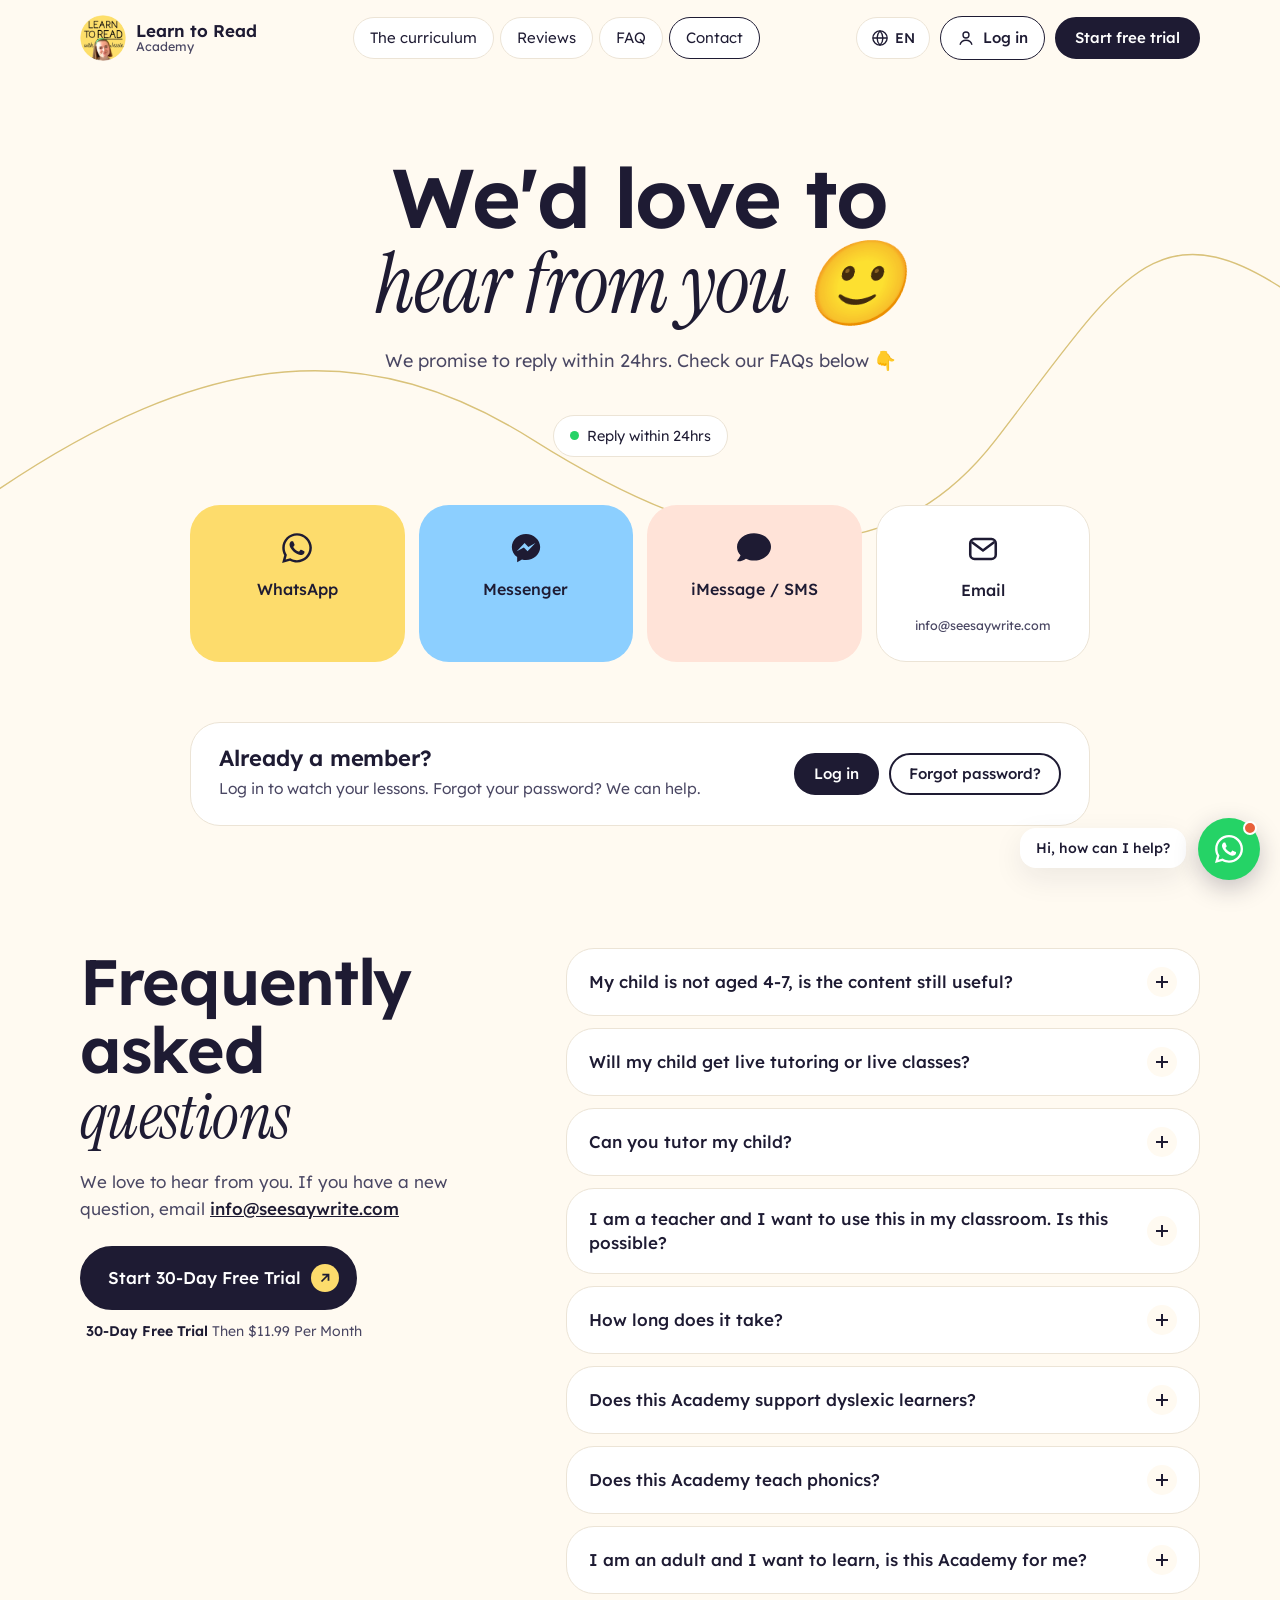
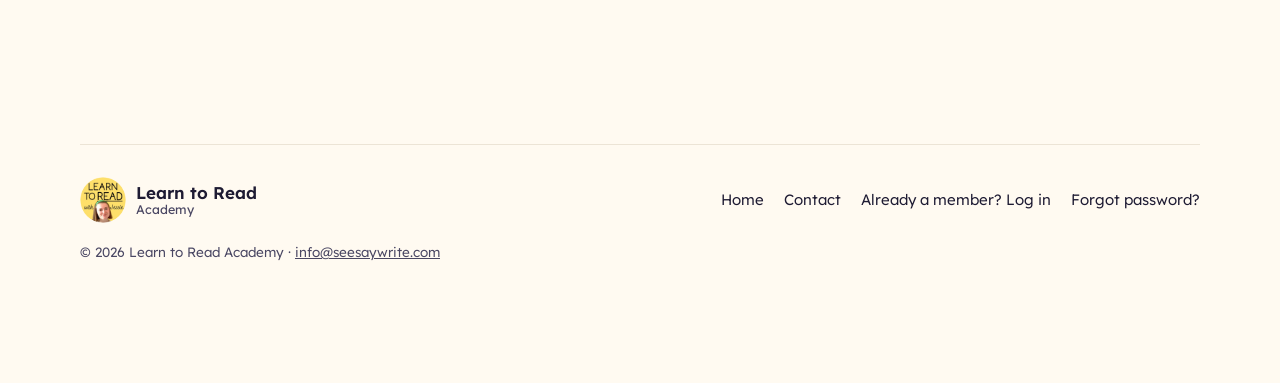
==== commit d05db3d6: "Email tile copies address, remove video button, 59 lessons, credit Sreethy - Email tile shows the ad" ====
--- a/contact/index.html
+++ b/contact/index.html
@@ -100,9 +100,10 @@
             <svg viewBox="0 0 512 512" aria-hidden="true"><path fill="#1e1b33" d="M256 32C114.6 32 0 125.1 0 240c0 47.6 19.9 91.2 52.9 126.3C38 405.7 7 439.1 6.5 439.6c-2.9 3.1-3.1 7.8-1.1 11.4 2.1 3.6 5.9 5.8 10 5.8 51.1 0 91.5-22.1 118.8-39.9 38 18.2 80 28.5 121.8 28.5 141.4 0 256-93.1 256-208S397.4 32 256 32z"/></svg>
             <span data-i18n="talk.sms">iMessage / SMS</span>
           </a>
-          <a class="tile tile-mail" href="mailto:info@seesaywrite.com">
+          <a class="tile tile-mail" href="mailto:info@seesaywrite.com" data-copy-email="info@seesaywrite.com">
             <svg viewBox="0 0 24 24" fill="none" stroke="#1e1b33" stroke-width="1.8" aria-hidden="true"><rect x="3" y="5" width="18" height="14" rx="3"/><path d="M4 7l8 6 8-6"/></svg>
             <span data-i18n="talk.email">Email</span>
+            <small class="tile-addr">info@seesaywrite.com</small>
           </a>
         </div>
       </div>
@@ -141,7 +142,7 @@
           <details><summary><span data-i18n="cfaq.q2">Will my child get live tutoring or live classes?</span><span class="plus" aria-hidden="true"><svg viewBox="0 0 14 14" stroke="currentColor" stroke-width="2"><path d="M7 1v12M1 7h12"/></svg></span></summary><div class="answer" data-i18n="cfaq.a2">The program has step-by-step, pre-recorded lesson videos only. Parents can receive personalized support on the Community page. Ask questions and receive answers from a reading specialist, within 24hrs.</div></details>
           <details><summary><span data-i18n="cfaq.q3">Can you tutor my child?</span><span class="plus" aria-hidden="true"><svg viewBox="0 0 14 14" stroke="currentColor" stroke-width="2"><path d="M7 1v12M1 7h12"/></svg></span></summary><div class="answer" data-i18n="cfaq.a3">We do not have live tutoring available, we recommend trialling the Academy as an inexpensive alternative. You may find it more convenient than finding a good tutor and making arrangements.</div></details>
           <details><summary><span data-i18n="cfaq.q4">I am a teacher and I want to use this in my classroom. Is this possible?</span><span class="plus" aria-hidden="true"><svg viewBox="0 0 14 14" stroke="currentColor" stroke-width="2"><path d="M7 1v12M1 7h12"/></svg></span></summary><div class="answer" data-i18n="cfaq.a4">Yes, if you have a projector/screen or iPads. Several schools are already using it as a cost-effective phonics program. You can start using it in your classroom tomorrow. It requires no planning or teacher training, and will teach your students to read.</div></details>
-          <details><summary><span data-i18n="cfaq.q5">How long does it take?</span><span class="plus" aria-hidden="true"><svg viewBox="0 0 14 14" stroke="currentColor" stroke-width="2"><path d="M7 1v12M1 7h12"/></svg></span></summary><div class="answer" data-i18n="cfaq.a5">We recommend your child completes one short lesson every day at the same time (kids love routine and consistency). If you follow this advice, a complete beginner reader will complete the whole academy within 2 months. However, every child is different and it's normal to return to some old lessons for revision and practice.</div></details>
+          <details><summary><span data-i18n="cfaq.q5">How long does it take?</span><span class="plus" aria-hidden="true"><svg viewBox="0 0 14 14" stroke="currentColor" stroke-width="2"><path d="M7 1v12M1 7h12"/></svg></span></summary><div class="answer" data-i18n="cfaq.a5">We recommend your child completes one short lesson every day at the same time (kids love routine and consistency). If you follow this advice, a complete beginner reader will complete the whole academy within 3–4 months. However, every child is different and it's normal to return to some old lessons for revision and practice.</div></details>
           <details><summary><span data-i18n="cfaq.q6">Does this Academy support dyslexic learners?</span><span class="plus" aria-hidden="true"><svg viewBox="0 0 14 14" stroke="currentColor" stroke-width="2"><path d="M7 1v12M1 7h12"/></svg></span></summary><div class="answer" data-i18n="cfaq.a6">Yes, however the best strategies for dyslexic children are those which are tailored to them. When it comes to dyslexia, studies consistently show that early intervention and additional support is crucial. The earlier that support, the more impactful it is. Meta-studies show that early phonemic awareness and phonics instruction often helps dyslexic learners overcome their language processing issues, especially those that aren't severely affected. Our Academy gives crucial phonics and phonemic awareness instruction.</div></details>
           <details><summary><span data-i18n="cfaq.q7">Does this Academy teach phonics?</span><span class="plus" aria-hidden="true"><svg viewBox="0 0 14 14" stroke="currentColor" stroke-width="2"><path d="M7 1v12M1 7h12"/></svg></span></summary><div class="answer" data-i18n="cfaq.a7">Yes, our method teaches phonics directly. Each new sound is introduced one at a time, alongside blending skills. Knowledge is built sequentially. The latest research advises that children are taught using a mix of phonics and sight words (the best of both worlds).</div></details>
           <details><summary><span data-i18n="cfaq.q8">I am an adult and I want to learn, is this Academy for me?</span><span class="plus" aria-hidden="true"><svg viewBox="0 0 14 14" stroke="currentColor" stroke-width="2"><path d="M7 1v12M1 7h12"/></svg></span></summary><div class="answer" data-i18n="cfaq.a8">Several adults have used our content to learn to read English. Many parents who speak English as an additional language have improved their reading skills by watching the lessons with their kids.</div></details>
--- a/assets/css/style.css
+++ b/assets/css/style.css
@@ -244,7 +244,7 @@
 .hero-side .photo-oval { width: 170px; height: 150px; border-radius: 50%; overflow: hidden; background: var(--sky-pale); margin-top: -30px; margin-inline-start: 60px; box-shadow: var(--shadow); }
 .hero-side .photo-oval img { width: 100%; height: 100%; object-fit: cover; }
 
-.hero-intro { position: relative; z-index: 1; display: grid; grid-template-columns: auto 1fr; gap: 24px 32px; align-items: center; margin-top: 36px; max-width: 900px; }
+.hero-intro { position: relative; z-index: 1; display: grid; grid-template-columns: 1fr; gap: 24px 32px; align-items: center; margin-top: 36px; max-width: 900px; }
 .vsl-pill {
   position: relative; width: 210px; height: 120px; border-radius: 50%; background: var(--sky); padding: 10px;
   border: 0; cursor: pointer; display: block;
@@ -613,3 +613,13 @@
 /* ---------- RTL fine-tuning ---------- */
 html[dir="rtl"] .hero h1, html[dir="rtl"] h2 { letter-spacing: 0; }
 html[dir="rtl"] .cta-block { align-items: flex-start; }
+
+/* Email tile: show the address; toast when it's copied */
+.tile-addr { font-size: 12.5px; font-weight: 400; color: var(--ink-soft); word-break: break-all; }
+.copy-toast {
+  position: fixed; left: 50%; bottom: 96px; transform: translate(-50%, 20px); z-index: 120;
+  background: var(--ink); color: #fff; padding: 12px 20px; border-radius: 999px; font-size: 15px;
+  box-shadow: 0 10px 30px rgba(30,27,51,.25); opacity: 0; pointer-events: none; transition: all .2s ease;
+  max-width: calc(100vw - 32px); text-align: center;
+}
+.copy-toast.show { opacity: 1; transform: translate(-50%, 0); }
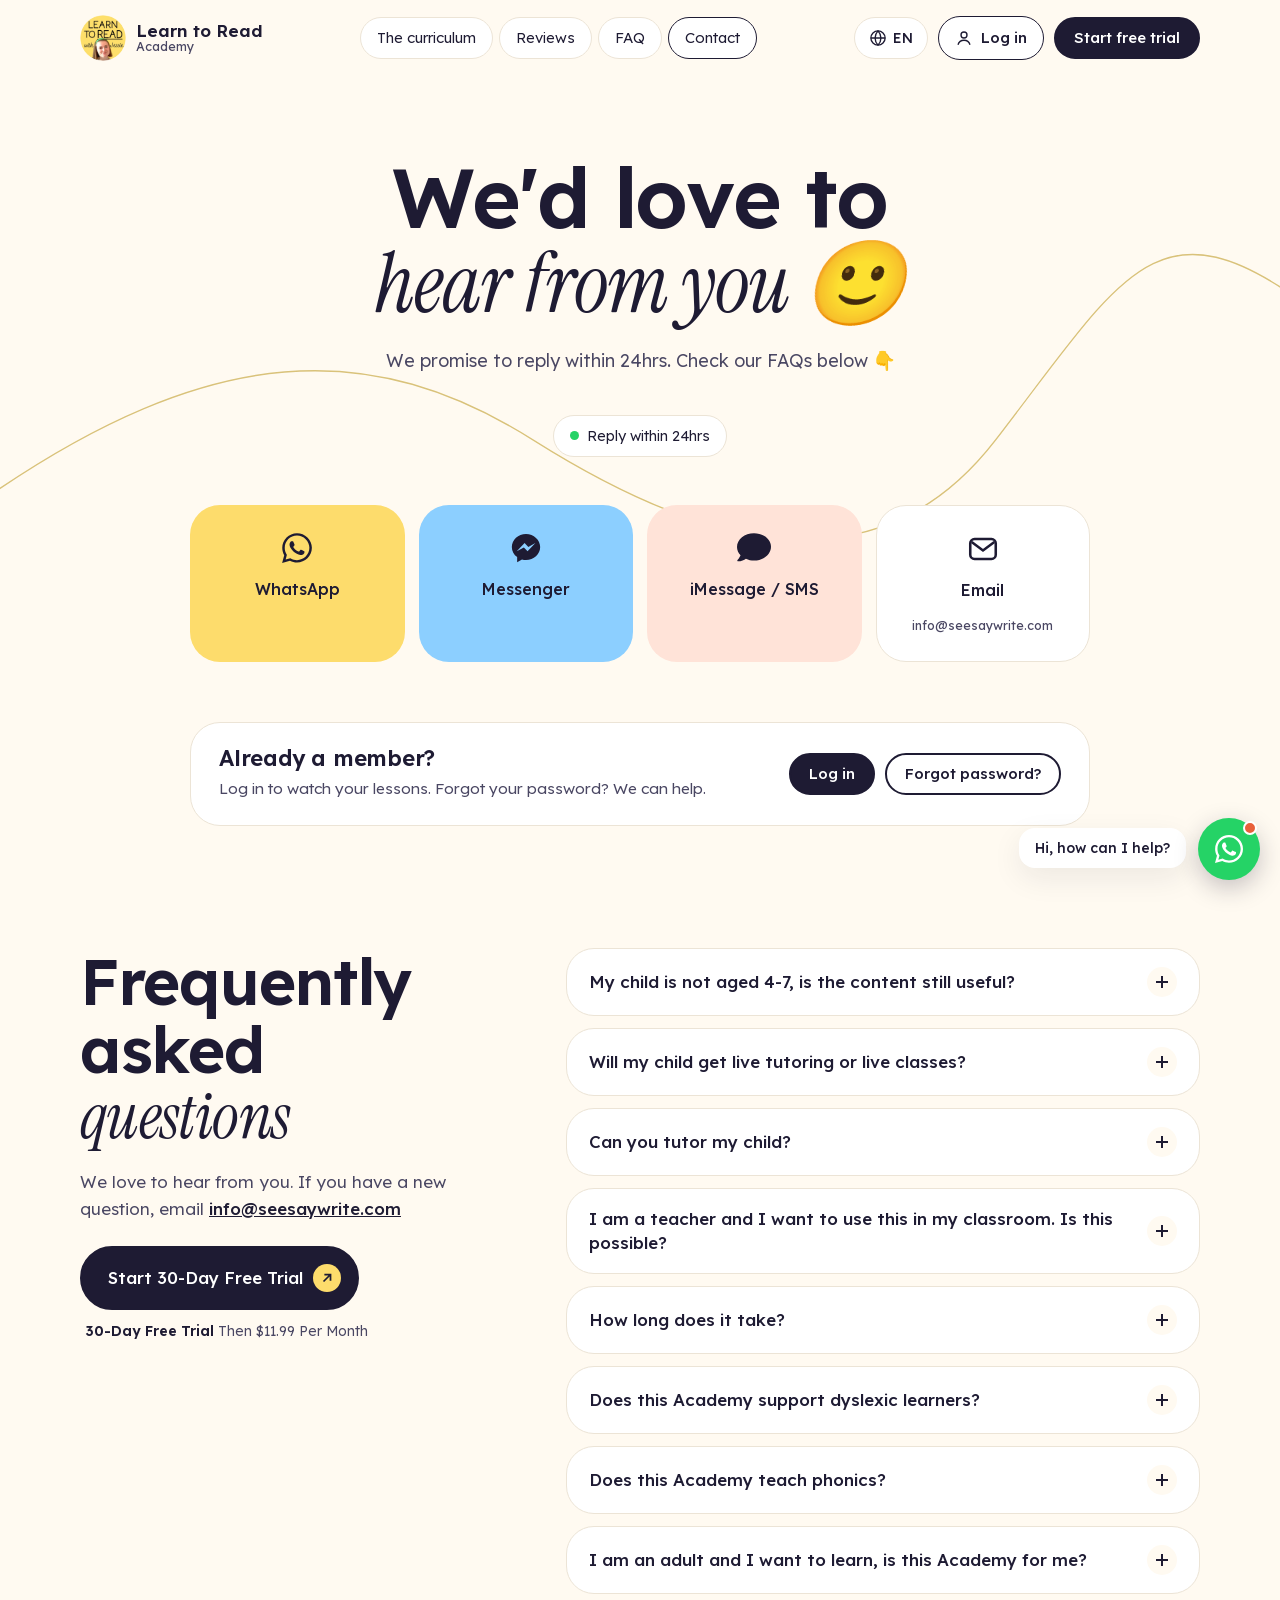
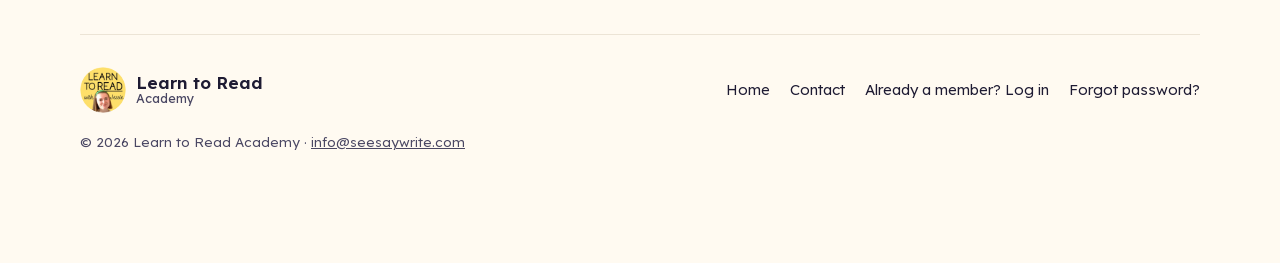
==== commit c449bb9f: "Photo shape, footer gap, no emoji in sign-up, stop headline font jump - Jessie & Isla photo: built-i" ====
--- a/contact/index.html
+++ b/contact/index.html
@@ -21,7 +21,20 @@
 
   <link rel="preconnect" href="https://fonts.googleapis.com">
   <link rel="preconnect" href="https://fonts.gstatic.com" crossorigin>
-  <link href="https://fonts.googleapis.com/css2?family=Instrument+Serif:ital@0;1&family=Lexend:wght@300;350;400;500;600&display=swap" rel="stylesheet">
+  <link rel="preload" href="../assets/fonts/lexend-latin.woff2" as="font" type="font/woff2" crossorigin>
+  <link rel="preload" href="../assets/fonts/instrument-serif-latin-italic.woff2" as="font" type="font/woff2" crossorigin>
+  <link rel="stylesheet" href="../assets/css/fonts.css">
+  <script>
+    /* Hide the big headline for a moment until its fonts are ready, so it doesn't jump (max 1.2s). */
+    (function () {
+      var d = document.documentElement;
+      if (!document.fonts || !document.fonts.load) return;
+      d.classList.add("fonts-loading");
+      var done = function () { d.classList.remove("fonts-loading"); };
+      Promise.all([document.fonts.load('600 40px "Lexend"'), document.fonts.load('italic 400 40px "Instrument Serif"')]).then(done, done);
+      setTimeout(done, 1200);
+    })();
+  </script>
   <link rel="stylesheet" href="../assets/css/style.css">
 
   <!-- Tolstoy video pop-up (same app key as on Thinkific) -->
--- a/assets/css/fonts.css
+++ b/assets/css/fonts.css
@@ -0,0 +1,65 @@
+/* Fonts hosted on this site (Lexend + Instrument Serif from Google Fonts, SIL Open Font License).
+   Self-hosting + preloading stops the headline "jumping" when the page first loads. */
+/* latin-ext */
+@font-face {
+  font-family: 'Instrument Serif';
+  font-style: italic;
+  font-weight: 400;
+  font-display: swap;
+  src: url(../fonts/instrument-serif-latin-ext-italic.woff2) format('woff2');
+  unicode-range: U+0100-02BA, U+02BD-02C5, U+02C7-02CC, U+02CE-02D7, U+02DD-02FF, U+0304, U+0308, U+0329, U+1D00-1DBF, U+1E00-1E9F, U+1EF2-1EFF, U+2020, U+20A0-20AB, U+20AD-20C4, U+2113, U+2C60-2C7F, U+A720-A7FF;
+}
+/* latin */
+@font-face {
+  font-family: 'Instrument Serif';
+  font-style: italic;
+  font-weight: 400;
+  font-display: swap;
+  src: url(../fonts/instrument-serif-latin-italic.woff2) format('woff2');
+  unicode-range: U+0000-00FF, U+0131, U+0152-0153, U+02BB-02BC, U+02C6, U+02DA, U+02DC, U+0304, U+0308, U+0329, U+2000-206F, U+20AC, U+2122, U+2191, U+2193, U+2212, U+2215, U+FEFF, U+FFFD;
+}
+/* latin-ext */
+@font-face {
+  font-family: 'Instrument Serif';
+  font-style: normal;
+  font-weight: 400;
+  font-display: swap;
+  src: url(../fonts/instrument-serif-latin-ext-normal.woff2) format('woff2');
+  unicode-range: U+0100-02BA, U+02BD-02C5, U+02C7-02CC, U+02CE-02D7, U+02DD-02FF, U+0304, U+0308, U+0329, U+1D00-1DBF, U+1E00-1E9F, U+1EF2-1EFF, U+2020, U+20A0-20AB, U+20AD-20C4, U+2113, U+2C60-2C7F, U+A720-A7FF;
+}
+/* latin */
+@font-face {
+  font-family: 'Instrument Serif';
+  font-style: normal;
+  font-weight: 400;
+  font-display: swap;
+  src: url(../fonts/instrument-serif-latin-normal.woff2) format('woff2');
+  unicode-range: U+0000-00FF, U+0131, U+0152-0153, U+02BB-02BC, U+02C6, U+02DA, U+02DC, U+0304, U+0308, U+0329, U+2000-206F, U+20AC, U+2122, U+2191, U+2193, U+2212, U+2215, U+FEFF, U+FFFD;
+}
+/* vietnamese */
+@font-face {
+  font-family: 'Lexend';
+  font-style: normal;
+  font-weight: 300 600;
+  font-display: swap;
+  src: url(../fonts/lexend-vietnamese.woff2) format('woff2');
+  unicode-range: U+0102-0103, U+0110-0111, U+0128-0129, U+0168-0169, U+01A0-01A1, U+01AF-01B0, U+0300-0301, U+0303-0304, U+0308-0309, U+0323, U+0329, U+1EA0-1EF9, U+20AB;
+}
+/* latin-ext */
+@font-face {
+  font-family: 'Lexend';
+  font-style: normal;
+  font-weight: 300 600;
+  font-display: swap;
+  src: url(../fonts/lexend-latin-ext.woff2) format('woff2');
+  unicode-range: U+0100-02BA, U+02BD-02C5, U+02C7-02CC, U+02CE-02D7, U+02DD-02FF, U+0304, U+0308, U+0329, U+1D00-1DBF, U+1E00-1E9F, U+1EF2-1EFF, U+2020, U+20A0-20AB, U+20AD-20C4, U+2113, U+2C60-2C7F, U+A720-A7FF;
+}
+/* latin */
+@font-face {
+  font-family: 'Lexend';
+  font-style: normal;
+  font-weight: 300 600;
+  font-display: swap;
+  src: url(../fonts/lexend-latin.woff2) format('woff2');
+  unicode-range: U+0000-00FF, U+0131, U+0152-0153, U+02BB-02BC, U+02C6, U+02DA, U+02DC, U+0304, U+0308, U+0329, U+2000-206F, U+20AC, U+2122, U+2191, U+2193, U+2212, U+2215, U+FEFF, U+FFFD;
+}
--- a/assets/css/style.css
+++ b/assets/css/style.css
@@ -234,6 +234,7 @@
 .hero h1 .line { display: block; }
 .hero h1 [data-i18n-html] > .line:first-child { display: inline; }
 html.i18n-loading body { opacity: 0; }
+html.fonts-loading .hero h1, html.fonts-loading .contact-hero h1 { visibility: hidden; }
 body { transition: opacity .15s ease; }
 .hero h1 .star {
   display: inline-grid; place-items: center; width: 0.8em; height: 0.8em; border-radius: 50%;
@@ -244,19 +245,23 @@
 .hero-side .photo-oval { width: 170px; height: 150px; border-radius: 50%; overflow: hidden; background: var(--sky-pale); margin-top: -30px; margin-inline-start: 60px; box-shadow: var(--shadow); }
 .hero-side .photo-oval img { width: 100%; height: 100%; object-fit: cover; }
 
-.hero-intro { position: relative; z-index: 1; display: grid; grid-template-columns: 1fr; gap: 24px 32px; align-items: center; margin-top: 36px; max-width: 900px; }
+.hero-intro { position: relative; z-index: 1; display: grid; grid-template-columns: auto 1fr; gap: 24px 32px; align-items: center; margin-top: 36px; max-width: 900px; }
 .vsl-pill {
   position: relative; width: 210px; height: 120px; border-radius: 50%; background: var(--sky); padding: 10px;
   border: 0; cursor: pointer; display: block;
 }
 .vsl-pill .inner { display: block; width: 100%; height: 100%; border-radius: 50%; overflow: hidden; }
+/* Jessie & Isla photo: soft rounded rectangle (the oval doubled up with the photo's edge) */
+.vsl-pill.photo-only { width: 220px; height: auto; aspect-ratio: 900 / 531; border-radius: 30px; padding: 8px; }
+.vsl-pill.photo-only .inner { border-radius: 22px; }
+.vsl-pill.photo-only img { object-position: 50% 50%; }
 .vsl-pill img { width: 100%; height: 100%; object-fit: cover; object-position: 50% 30%; }
 .vsl-pill .play {
   position: absolute; inset-inline-start: -6px; top: 4px; width: 54px; height: 54px; border-radius: 50%;
   background: var(--coral); display: grid; place-items: center; box-shadow: 0 6px 16px rgba(232,96,58,.35); transition: transform .15s;
 }
 .vsl-pill:hover .play { transform: scale(1.08); }
-.vsl-pill.no-video { cursor: default; }
+.vsl-pill.no-video, .vsl-pill.photo-only { cursor: default; }
 .vsl-pill.no-video .play { display: none; }
 .vsl-pill .play svg { width: 18px; height: 18px; margin-inline-start: 3px; }
 html[dir="rtl"] .vsl-pill .play svg { transform: scaleX(-1); margin-inline-start: 0; margin-inline-end: 3px; }
@@ -279,6 +284,7 @@
   .hero h1 { padding-top: 96px; }
   .hero-intro { grid-template-columns: 1fr; margin-top: 28px; }
   .vsl-pill { width: 180px; height: 104px; }
+  .vsl-pill.photo-only { width: 200px; height: auto; }
 }
 @media (max-width: 560px) {
   .hero-side { display: none; }
@@ -287,6 +293,7 @@
   .hero-intro .lead { font-size: 16.5px; }
   .hero-cta { margin-top: 20px; }
   .vsl-pill { width: 160px; height: 92px; }
+  .vsl-pill.photo-only { width: 190px; height: auto; }
 }
 
 /* ---------- Feature cards ---------- */
@@ -542,7 +549,8 @@
 }
 
 /* ---------- Footer ---------- */
-.site-footer { padding-block: 48px 120px; font-size: 15px; }
+.site-footer { padding-block: 8px 110px; font-size: 15px; }
+main > section:last-child { padding-bottom: 32px; }
 .footer-row { display: flex; flex-wrap: wrap; justify-content: space-between; align-items: center; gap: 24px; border-top: 1px solid var(--line); padding-top: 32px; }
 .footer-links { display: flex; flex-wrap: wrap; gap: 8px 20px; list-style: none; margin: 0; padding: 0; }
 .footer-links a { text-decoration: none; }
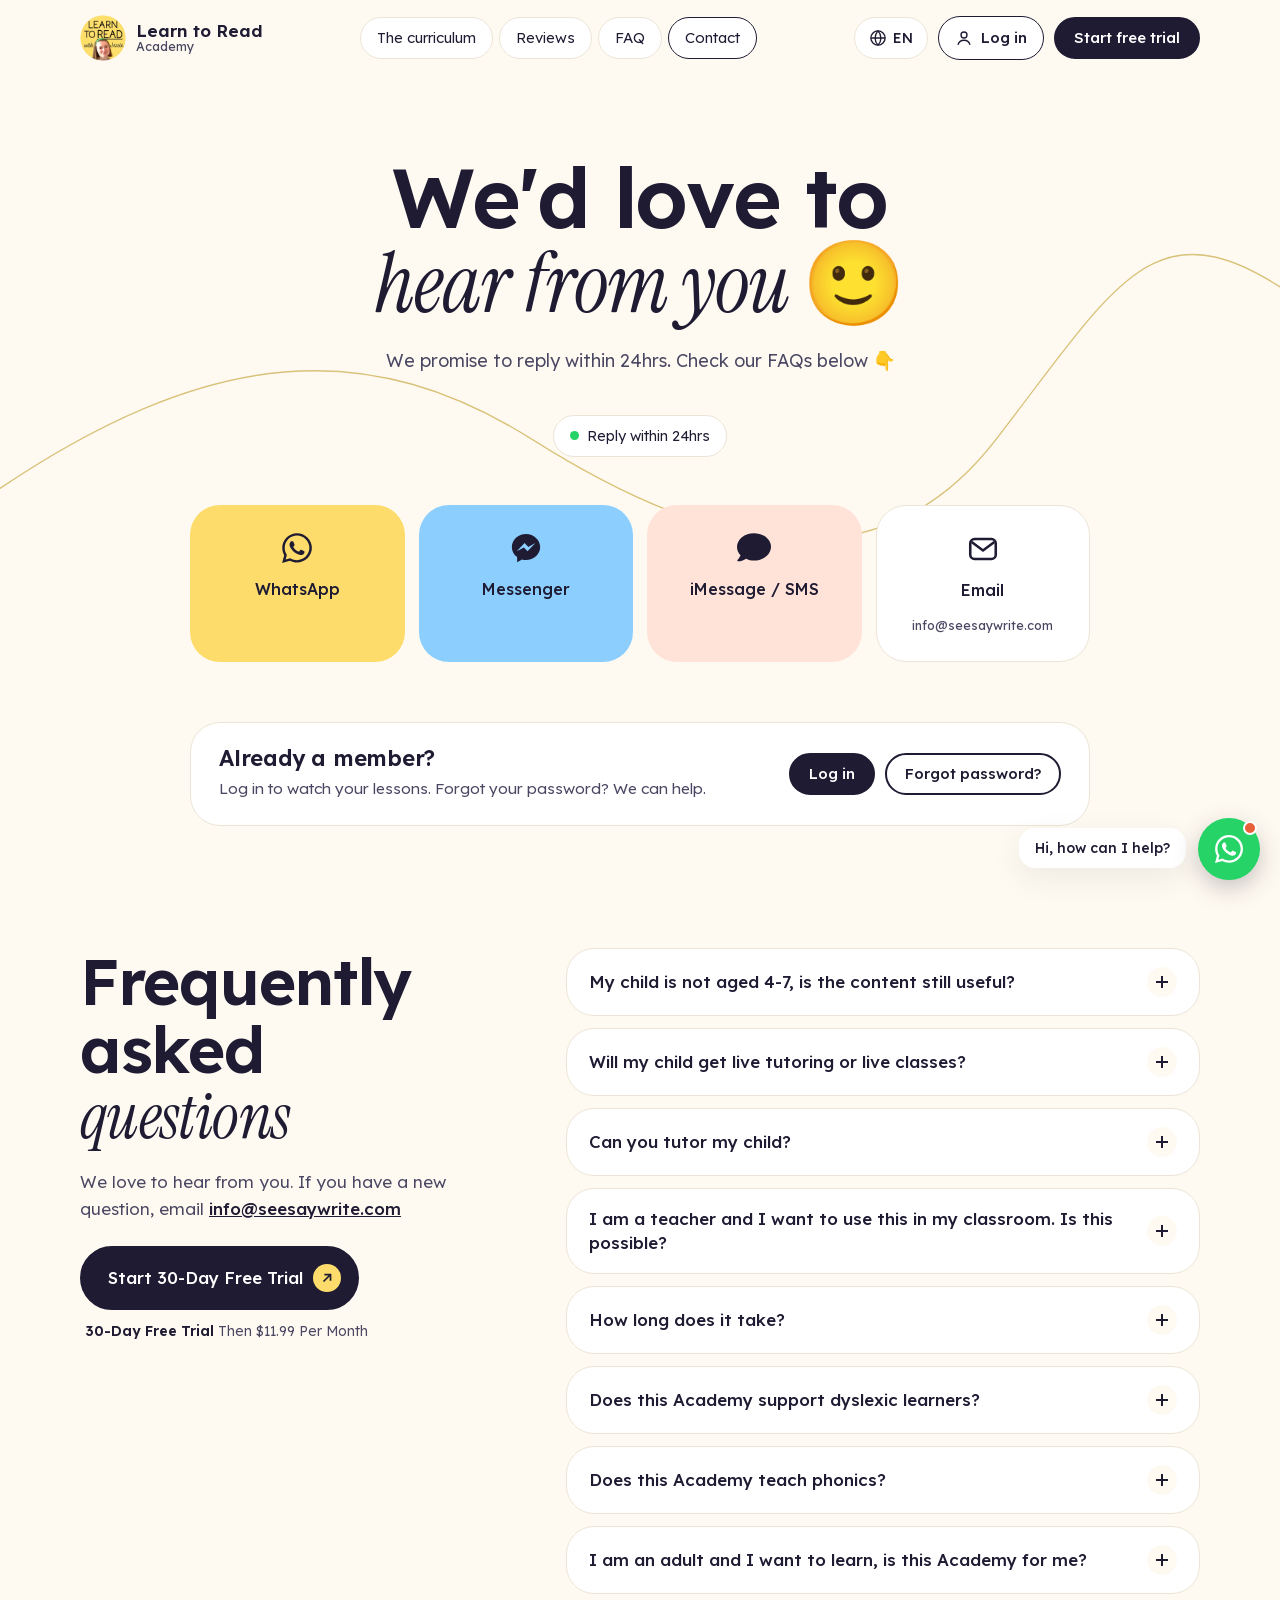
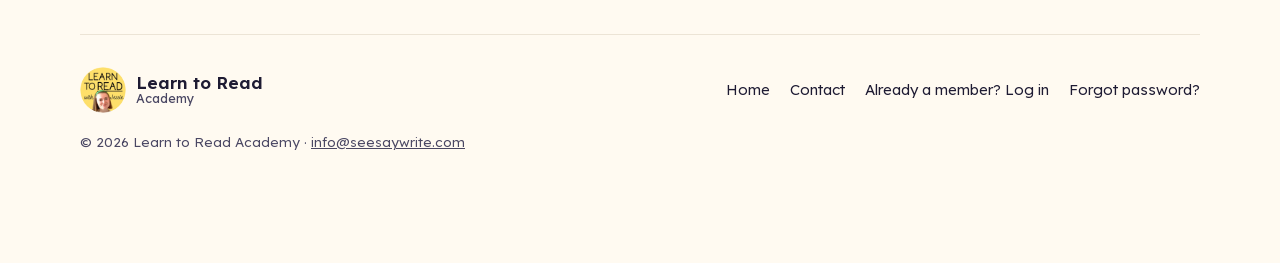
==== commit c6e6bfc7: "Contact page: keep the smiley emoji upright in the italic heading Co-Authored-By: Claude Opus 5.5 <n" ====
--- a/contact/index.html
+++ b/contact/index.html
@@ -97,7 +97,7 @@
     <section class="contact-hero">
       <svg class="thread" viewBox="0 0 1440 600" preserveAspectRatio="none" aria-hidden="true"><path d="M-20 420 C 240 260, 420 260, 600 360 S 980 520, 1120 360 S 1300 120, 1460 220"/></svg>
       <div class="wrap">
-        <h1 data-i18n-html="contact.title">We'd love to <em>hear from you 🙂</em></h1>
+        <h1 data-i18n-html="contact.title">We'd love to <em>hear from you <span class=emoji>🙂</span></em></h1>
         <p data-i18n="contact.sub">We promise to reply within 24hrs. Check our FAQs below 👇</p>
         <span class="reply-pill" data-i18n="contact.reply">Reply within 24hrs</span>
         <div class="tiles">
--- a/assets/css/style.css
+++ b/assets/css/style.css
@@ -631,3 +631,6 @@
   max-width: calc(100vw - 32px); text-align: center;
 }
 .copy-toast.show { opacity: 1; transform: translate(-50%, 0); }
+
+/* Emoji inside italic headings should stay upright */
+em .emoji { font-style: normal; font-family: "Apple Color Emoji", "Segoe UI Emoji", "Noto Color Emoji", sans-serif; display: inline-block; }
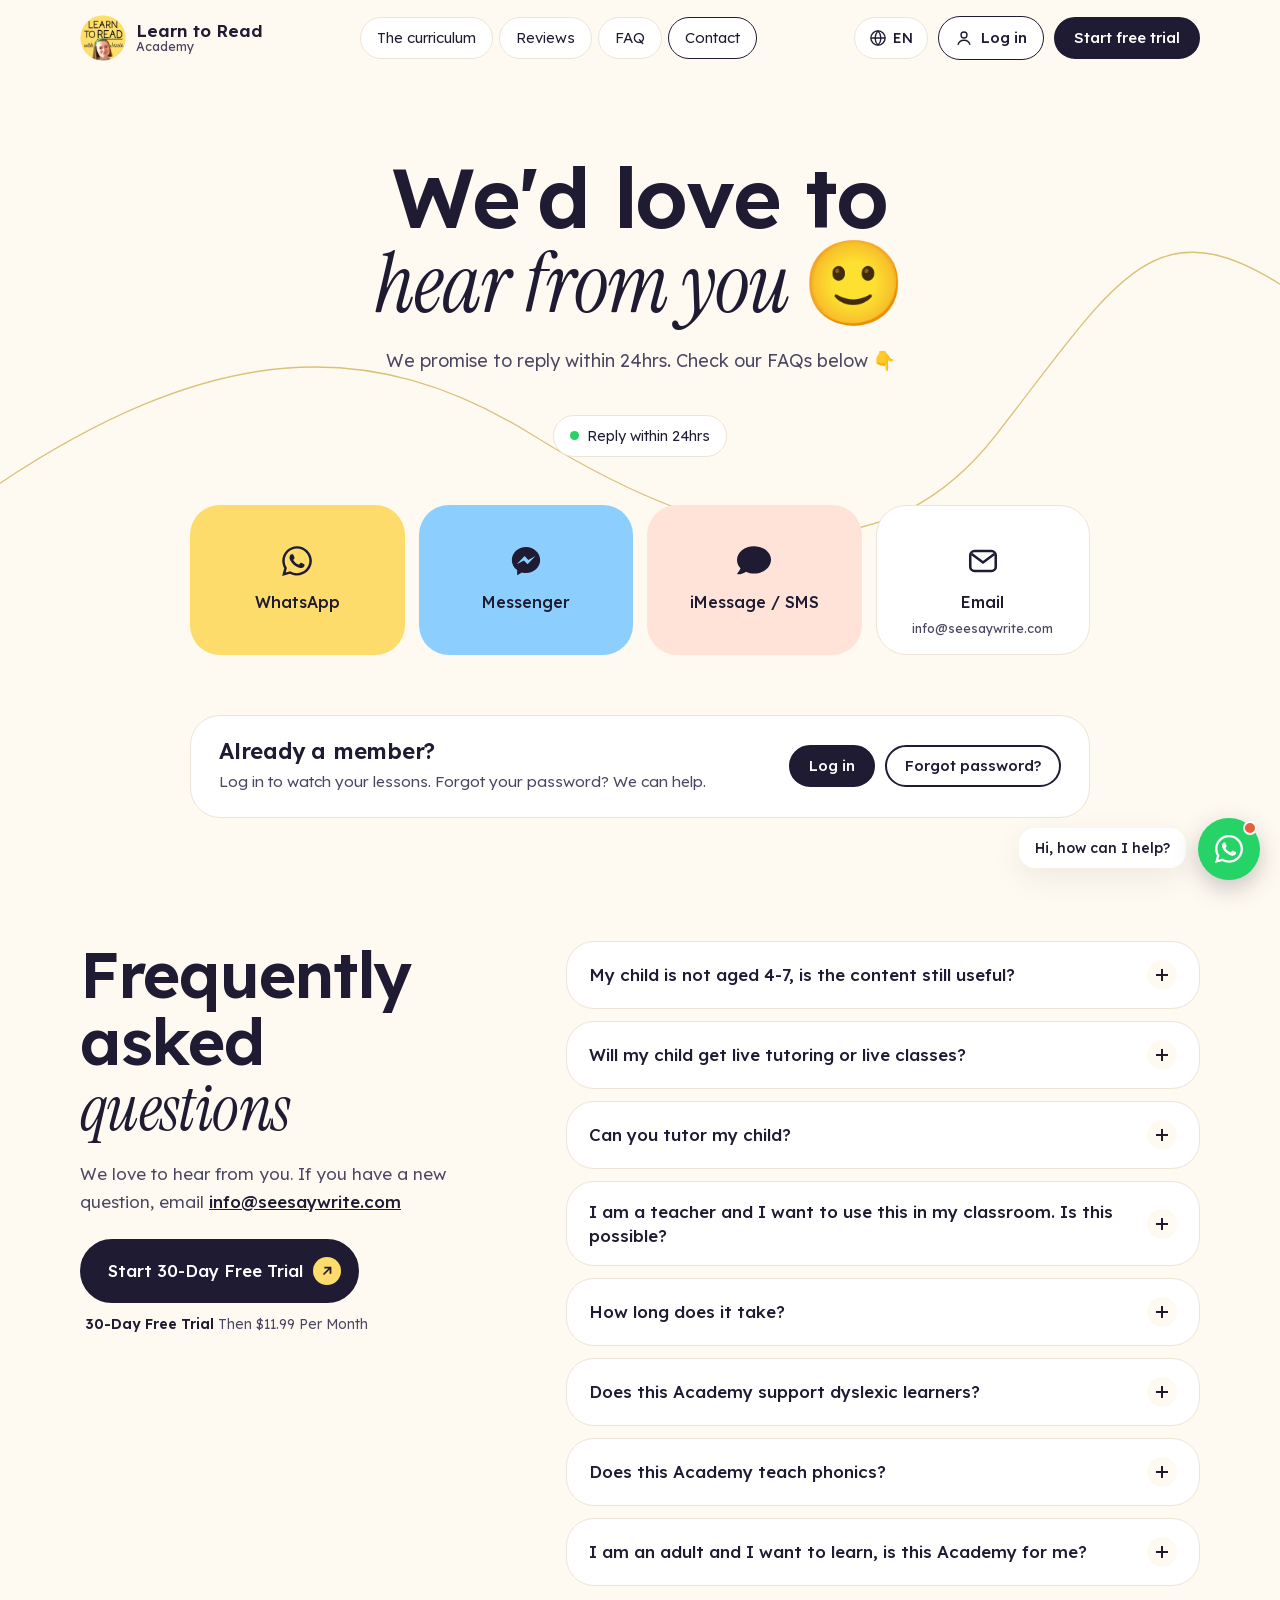
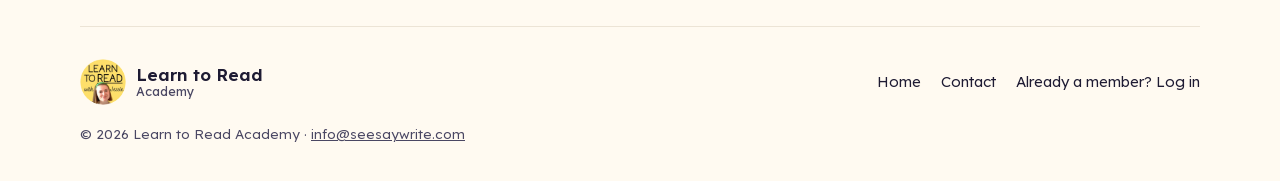
==== commit ecab34e9: "Chat pop-up: add Email option; footer: remove Forgot password Co-Authored-By: Claude Opus 5.5 <norep" ====
--- a/contact/index.html
+++ b/contact/index.html
@@ -173,7 +173,6 @@
           <li><a href="../" data-i18n="footer.home">Home</a></li>
           <li><a href="./" data-i18n="nav.contact">Contact</a></li>
           <li><a href="https://learntoreadacademy.thinkific.com/courses/take/learntoread" data-i18n="nav.loginLong">Already a member? Log in</a></li>
-          <li><a href="https://learntoreadacademy.thinkific.com/users/password/new" data-i18n="footer.forgot">Forgot password?</a></li>
         </ul>
       </div>
       <p class="footer-small">© <span data-year>2026</span> Learn to Read Academy · <a href="mailto:info@seesaywrite.com">info@seesaywrite.com</a></p>
--- a/assets/css/style.css
+++ b/assets/css/style.css
@@ -501,7 +501,8 @@
 .talk-sub a { color: var(--ink); font-weight: 500; }
 .tiles { position: relative; z-index: 1; display: grid; grid-template-columns: repeat(4, 1fr); gap: 14px; margin: clamp(28px, 4vw, 48px) auto 0; max-width: 900px; }
 .tile {
-  border-radius: 30px; padding: 26px 16px; text-decoration: none; display: flex; flex-direction: column; align-items: center; gap: 12px;
+  border-radius: 30px; padding: 26px 16px; text-decoration: none; display: flex; flex-direction: column; align-items: center; justify-content: center; gap: 12px;
+  position: relative; min-height: 150px;
   font-weight: 500; font-size: 16px; transition: transform .15s; text-align: center;
 }
 .tile:hover { transform: translateY(-4px); }
@@ -549,7 +550,9 @@
 }
 
 /* ---------- Footer ---------- */
-.site-footer { padding-block: 8px 110px; font-size: 15px; }
+.site-footer { padding-block: 8px 36px; font-size: 15px; }
+/* On phones the chat bubble sits over the bottom of the page, so leave room for it there only */
+@media (max-width: 720px) { .site-footer { padding-bottom: 96px; } }
 main > section:last-child { padding-bottom: 32px; }
 .footer-row { display: flex; flex-wrap: wrap; justify-content: space-between; align-items: center; gap: 24px; border-top: 1px solid var(--line); padding-top: 32px; }
 .footer-links { display: flex; flex-wrap: wrap; gap: 8px 20px; list-style: none; margin: 0; padding: 0; }
@@ -623,7 +626,7 @@
 html[dir="rtl"] .cta-block { align-items: flex-start; }
 
 /* Email tile: show the address; toast when it's copied */
-.tile-addr { font-size: 12.5px; font-weight: 400; color: var(--ink-soft); word-break: break-all; }
+.tile-addr { position: absolute; left: 10px; right: 10px; bottom: 16px; font-size: 12.5px; font-weight: 400; color: var(--ink-soft); word-break: break-all; }
 .copy-toast {
   position: fixed; left: 50%; bottom: 96px; transform: translate(-50%, 20px); z-index: 120;
   background: var(--ink); color: #fff; padding: 12px 20px; border-radius: 999px; font-size: 15px;
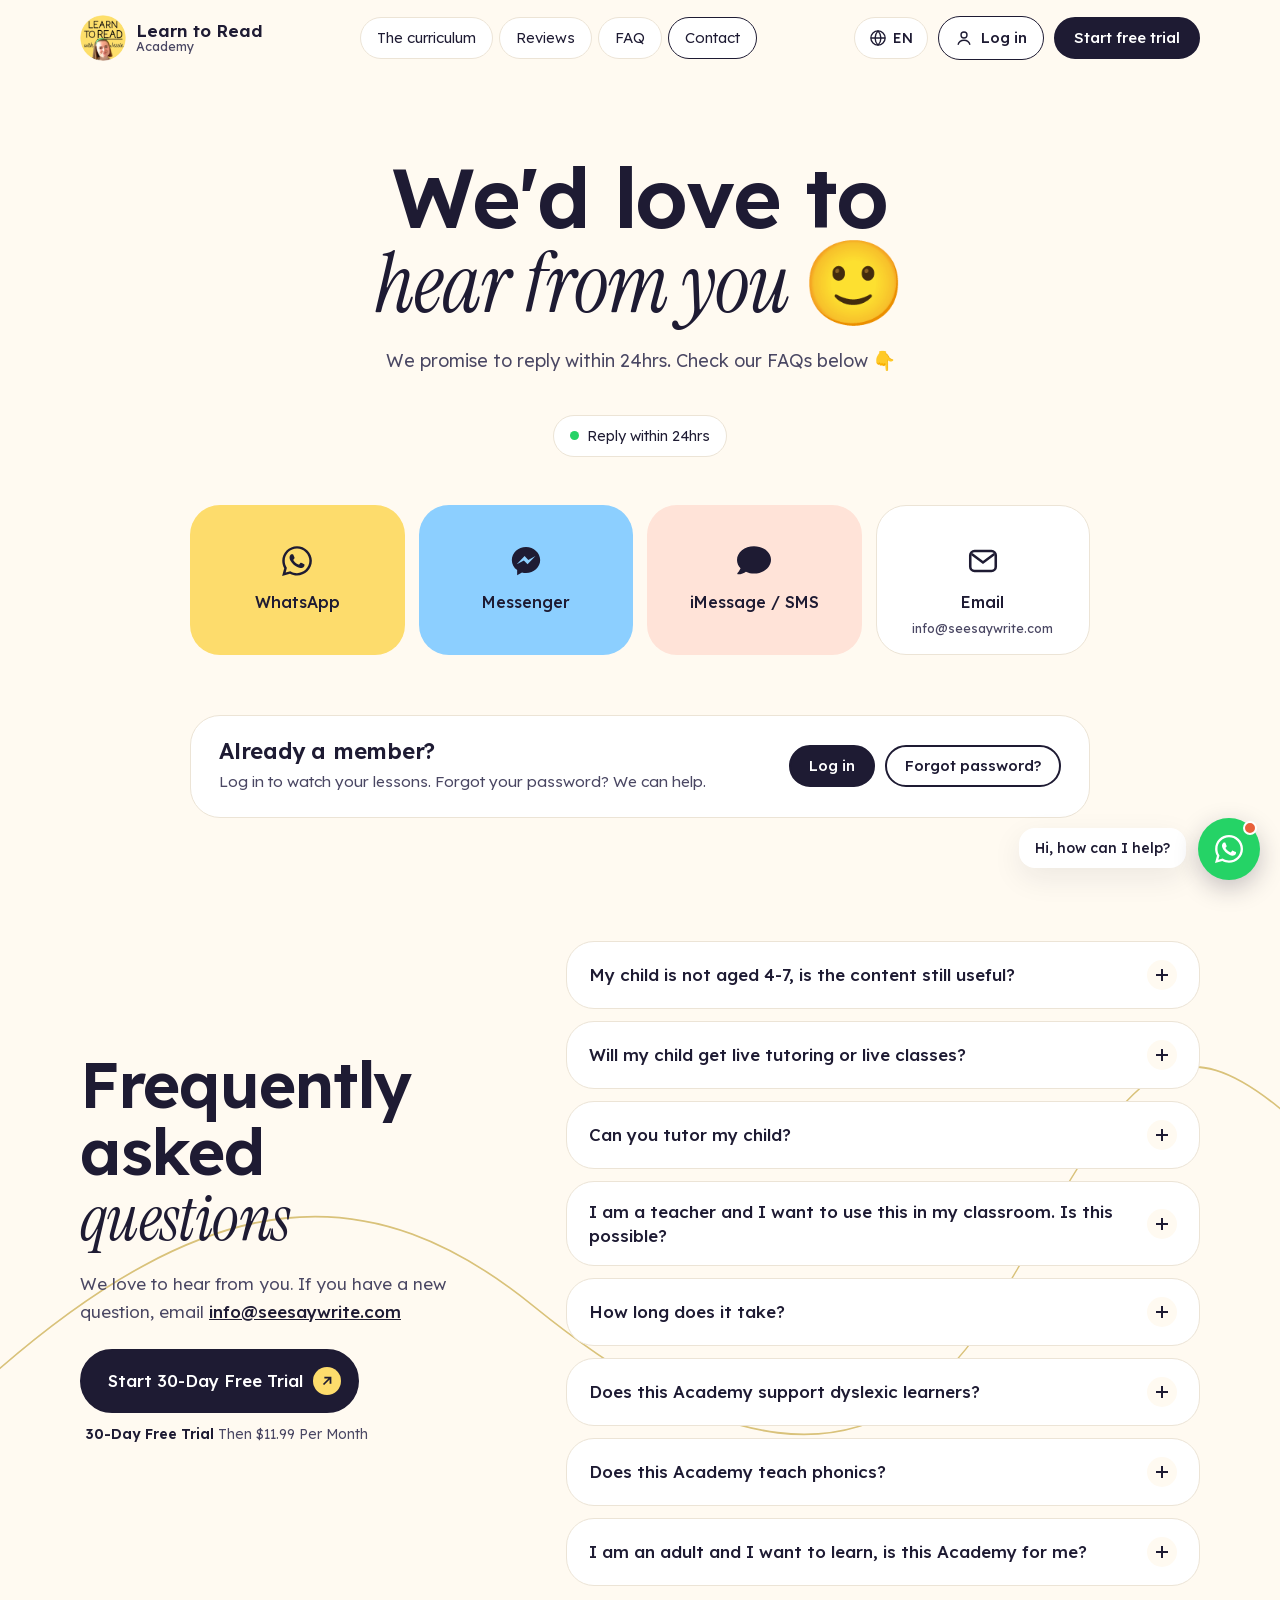
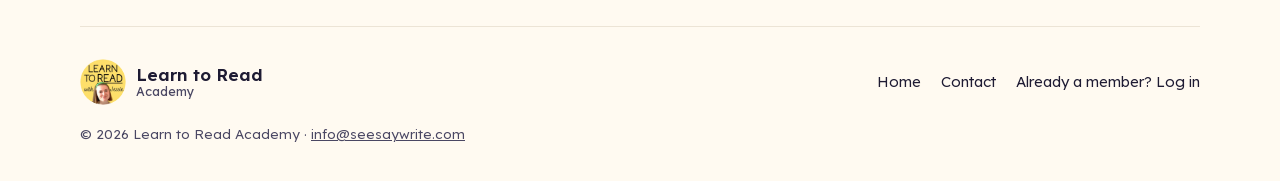
==== commit 972d2d43: "Hero: big 'girl with tablet' picture, no lines/star/spinning badge; 'online' Academy - Wavy lines mo" ====
--- a/contact/index.html
+++ b/contact/index.html
@@ -95,7 +95,6 @@
 
   <main id="main">
     <section class="contact-hero">
-      <svg class="thread" viewBox="0 0 1440 600" preserveAspectRatio="none" aria-hidden="true"><path d="M-20 420 C 240 260, 420 260, 600 360 S 980 520, 1120 360 S 1300 120, 1460 220"/></svg>
       <div class="wrap">
         <h1 data-i18n-html="contact.title">We'd love to <em>hear from you <span class=emoji>🙂</span></em></h1>
         <p data-i18n="contact.sub">We promise to reply within 24hrs. Check our FAQs below 👇</p>
@@ -137,7 +136,8 @@
       </div>
     </section>
 
-    <section class="section" id="faq">
+    <section class="section has-thread" id="faq">
+      <svg class="thread" viewBox="0 0 1440 600" preserveAspectRatio="none" aria-hidden="true"><path d="M-20 420 C 240 260, 420 260, 600 360 S 980 520, 1120 360 S 1300 120, 1460 220"/></svg>
       <div class="wrap faq-grid">
         <div class="section-head start">
           <h2 data-i18n-html="faq.title">Frequently asked <em>questions</em></h2>
--- a/assets/css/style.css
+++ b/assets/css/style.css
@@ -227,25 +227,39 @@
 .dot svg { width: 20px; height: 20px; }
 
 /* ---------- Hero ---------- */
-.hero { position: relative; padding-block: clamp(28px, 5vw, 64px) 40px; overflow: hidden; }
-.hero .thread { inset: 0; width: 100%; height: 100%; }
-.hero-grid { position: relative; z-index: 1; display: grid; grid-template-columns: 1fr auto; gap: 24px 40px; align-items: start; }
-.hero h1 { font-size: clamp(44px, 7.4vw, 104px); line-height: 0.98; }
+.hero { position: relative; padding-block: clamp(20px, min(4vw, 4.5vh), 56px) 40px; overflow: hidden; }
+.has-thread { position: relative; overflow: hidden; }
+.has-thread .thread { inset: 0; width: 100%; height: 100%; }
+.has-thread > .wrap { position: relative; z-index: 1; }
+/* Hero: text on the left, the big 'girl with tablet + worksheet' picture on the right */
+.hero-layout {
+  display: grid; grid-template-columns: minmax(0, 1fr) minmax(0, 1fr); column-gap: clamp(20px, 2.5vw, 40px);
+  grid-template-areas: "title visual" "intro visual" "cta visual"; align-items: center;
+}
+.hero-layout > h1 { grid-area: title; align-self: end; }
+.hero-layout > .hero-intro { grid-area: intro; }
+.hero-layout > .hero-cta { grid-area: cta; align-self: start; }
+.hero-visual { grid-area: visual; position: relative; }
+@media (min-width: 861px) { .hero .trust > div:last-child { max-width: 200px; line-height: 1.35; } }
+/* the photo has a white background: 'multiply' blends it into the cream page */
+.hero-visual img { display: block; width: 108%; margin-inline-start: -2%; height: auto; mix-blend-mode: multiply; max-height: calc(100svh - 150px); object-fit: contain; }
+.hero h1 { font-size: clamp(40px, min(4.5vw, 8vh), 80px); line-height: 0.98; }
+/* On computers/iPads the hero fills exactly the first screen, so the next section doesn't peek in */
+@media (min-width: 861px) and (min-height: 600px) {
+  .hero { min-height: calc(100vh - 76px); min-height: calc(100svh - 76px); display: flex; flex-direction: column; justify-content: center; padding-block: 20px 28px; }
+  .hero > .wrap { width: 100%; }
+}
+/* English: keep 'Give your child' on one line */
+html[lang="en"] .hero h1 [data-i18n-html] > .line:first-child { white-space: nowrap; }
+/* Other languages have longer lines, so the heading is a touch smaller */
+html:not([lang="en"]) .hero h1 { font-size: clamp(30px, min(3.1vw, 6.2vh), 58px); line-height: 1.04; }
 .hero h1 .line { display: block; }
 .hero h1 [data-i18n-html] > .line:first-child { display: inline; }
 html.i18n-loading body { opacity: 0; }
 html.fonts-loading .hero h1, html.fonts-loading .contact-hero h1 { visibility: hidden; }
 body { transition: opacity .15s ease; }
-.hero h1 .star {
-  display: inline-grid; place-items: center; width: 0.8em; height: 0.8em; border-radius: 50%;
-  background: var(--sun); vertical-align: 0.04em; margin-inline-end: 0.15em;
-}
-.hero h1 .star svg { width: 52%; height: 52%; }
-.hero-side { display: flex; flex-direction: column; align-items: center; gap: 12px; padding-top: 8px; }
-.hero-side .photo-oval { width: 170px; height: 150px; border-radius: 50%; overflow: hidden; background: var(--sky-pale); margin-top: -30px; margin-inline-start: 60px; box-shadow: var(--shadow); }
-.hero-side .photo-oval img { width: 100%; height: 100%; object-fit: cover; }
-
-.hero-intro { position: relative; z-index: 1; display: grid; grid-template-columns: auto 1fr; gap: 24px 32px; align-items: center; margin-top: 36px; max-width: 900px; }
+
+.hero-intro { position: relative; z-index: 1; display: grid; grid-template-columns: auto 1fr; gap: 24px 32px; align-items: center; margin-top: clamp(16px, 2.6vh, 30px); max-width: 640px; }
 .vsl-pill {
   position: relative; width: 210px; height: 120px; border-radius: 50%; background: var(--sky); padding: 10px;
   border: 0; cursor: pointer; display: block;
@@ -254,6 +268,7 @@
 /* Jessie & Isla photo: soft rounded rectangle (the oval doubled up with the photo's edge) */
 .vsl-pill.photo-only { width: 220px; height: auto; aspect-ratio: 900 / 531; border-radius: 30px; padding: 8px; }
 .vsl-pill.photo-only .inner { border-radius: 22px; }
+@media (min-width: 861px) { .hero .vsl-pill.photo-only { width: clamp(140px, 11vw, 180px); } }
 .vsl-pill.photo-only img { object-position: 50% 50%; }
 .vsl-pill img { width: 100%; height: 100%; object-fit: cover; object-position: 50% 30%; }
 .vsl-pill .play {
@@ -266,9 +281,9 @@
 .vsl-pill .play svg { width: 18px; height: 18px; margin-inline-start: 3px; }
 html[dir="rtl"] .vsl-pill .play svg { transform: scaleX(-1); margin-inline-start: 0; margin-inline-end: 3px; }
 .vsl-label { position: absolute; bottom: -12px; inset-inline-end: -4px; background: #fff; border: 1.5px solid var(--ink); border-radius: var(--radius-pill); padding: 3px 12px; font-size: 13px; font-weight: 500; white-space: nowrap; }
-.hero-intro .lead { font-size: clamp(17px, 1.6vw, 20px); max-width: 520px; }
+.hero-intro .lead { font-size: clamp(16.5px, 1.3vw, 19px); max-width: 520px; }
 .hero-intro .lead strong { font-weight: 600; background: linear-gradient(transparent 60%, var(--sun) 60%); }
-.hero-cta { position: relative; z-index: 1; display: flex; flex-wrap: wrap; align-items: center; gap: 16px 28px; margin-top: 30px; }
+.hero-cta { position: relative; z-index: 1; display: flex; flex-wrap: wrap; align-items: center; gap: 16px 28px; margin-top: clamp(18px, 3vh, 30px); }
 .trust { display: flex; align-items: center; gap: 12px; font-size: 14px; color: var(--ink-soft); }
 .trust .faces { display: flex; }
 .trust .faces span { width: 34px; height: 34px; border-radius: 50%; border: 2px solid var(--cream); margin-inline-start: -10px; display: grid; place-items: center; font-size: 15px; }
@@ -276,24 +291,29 @@
 .stars { color: var(--sun-deep); letter-spacing: 2px; font-size: 15px; }
 
 @media (max-width: 860px) {
-  .hero-grid { grid-template-columns: 1fr; }
-  .hero-side { flex-direction: row; justify-content: flex-start; position: absolute; inset-inline-end: -10px; top: -10px; padding: 0; }
-  .hero-side .photo-oval { display: none; }
+  .hero-layout { grid-template-columns: 1fr; grid-template-areas: "title" "visual" "intro" "cta"; }
+  .hero-visual { max-width: 620px; width: 100%; margin: 18px auto 0; }
+  .hero-visual img { max-height: none; width: 100%; margin: 0; }
   .badge-rotate { width: 112px; height: 112px; }
   .badge-rotate .core { inset: 18px; }
-  .hero h1 { padding-top: 96px; }
   .hero-intro { grid-template-columns: 1fr; margin-top: 28px; }
   .vsl-pill { width: 180px; height: 104px; }
   .vsl-pill.photo-only { width: 200px; height: auto; }
 }
 @media (max-width: 560px) {
-  .hero-side { display: none; }
-  .hero h1 { padding-top: 0; font-size: 42px; }
+  .hero h1 { font-size: min(40px, 8.4vw); }
+  .hero-visual { margin-top: 10px; }
   .hero-intro { margin-top: 22px; gap: 18px; }
   .hero-intro .lead { font-size: 16.5px; }
   .hero-cta { margin-top: 20px; }
   .vsl-pill { width: 160px; height: 92px; }
-  .vsl-pill.photo-only { width: 190px; height: auto; }
+  .vsl-pill.photo-only { width: 150px; height: auto; padding: 6px; border-radius: 24px; }
+  .vsl-pill.photo-only .inner { border-radius: 18px; }
+  .hero { padding-top: 14px; padding-bottom: 28px; }
+  .hero-intro { margin-top: 16px; gap: 14px; }
+  .hero-intro .lead p { margin-bottom: 0.6em; }
+  .hero-cta { margin-top: 14px; gap: 12px 20px; }
+  .trust { gap: 10px; font-size: 13.5px; }
 }
 
 /* ---------- Feature cards ---------- */
@@ -633,7 +653,36 @@
   box-shadow: 0 10px 30px rgba(30,27,51,.25); opacity: 0; pointer-events: none; transition: all .2s ease;
   max-width: calc(100vw - 32px); text-align: center;
 }
-.copy-toast.show { opacity: 1; transform: translate(-50%, 0); }
+.copy-toast.show { opacity: 1; transform: translate(-50%, 0); pointer-events: auto; }
+.copy-toast__open { color: var(--sun); font-weight: 600; text-decoration: underline; margin-inline-start: 6px; white-space: nowrap; }
 
 /* Emoji inside italic headings should stay upright */
 em .emoji { font-style: normal; font-family: "Apple Color Emoji", "Segoe UI Emoji", "Noto Color Emoji", sans-serif; display: inline-block; }
+
+/* Short laptop screens: tighten the hero so the trial button and "Loved by parents" still fit */
+@media (min-width: 861px) and (max-height: 760px) {
+  .hero { padding-block: 12px 14px; }
+  .hero h1 { font-size: clamp(40px, min(4.5vw, 7.5vh), 80px); }
+  html:not([lang="en"]) .hero h1 { font-size: clamp(30px, min(3.1vw, 5.6vh), 58px); }
+  .hero-intro { margin-top: 12px; }
+  .hero-intro .lead p { margin-bottom: 0.45em; }
+  .hero-cta { margin-top: 12px; gap: 10px 28px; }
+}
+/* Urdu script is very tall: keep its hero within the first screen on computers */
+@media (min-width: 861px) {
+  html[lang="ur"] .hero h1 { font-size: clamp(26px, min(2.6vw, 5vh), 48px); line-height: 1.55; }
+  html[lang="ur"] .hero-intro .lead p, html[lang="ur"] .hero .trust span { line-height: 1.75; }
+}
+/* Phones: the small Jessie & Isla photo sits in the empty bottom corner of the big picture,
+   so the trial button and "Loved by parents" stay on the first screen */
+@media (max-width: 560px) {
+  .hero-layout { grid-template-areas: "title" "visual" "lead" "cta"; }
+  .hero-layout > .hero-intro { display: contents; }
+  .hero-intro .lead { grid-area: lead; margin-top: 12px; }
+  .hero .vsl-pill.photo-only { grid-area: visual; align-self: end; justify-self: start; position: relative; z-index: 1; width: 118px; padding: 5px; border-radius: 20px; margin-bottom: -6px; box-shadow: var(--shadow); }
+  .hero .vsl-pill.photo-only .inner { border-radius: 15px; }
+}
+/* Small phones (e.g. iPhone SE): shrink the picture a little so the trial button stays on screen */
+@media (max-width: 560px) and (max-height: 760px) {
+  .hero-visual img { max-height: 31svh; }
+}
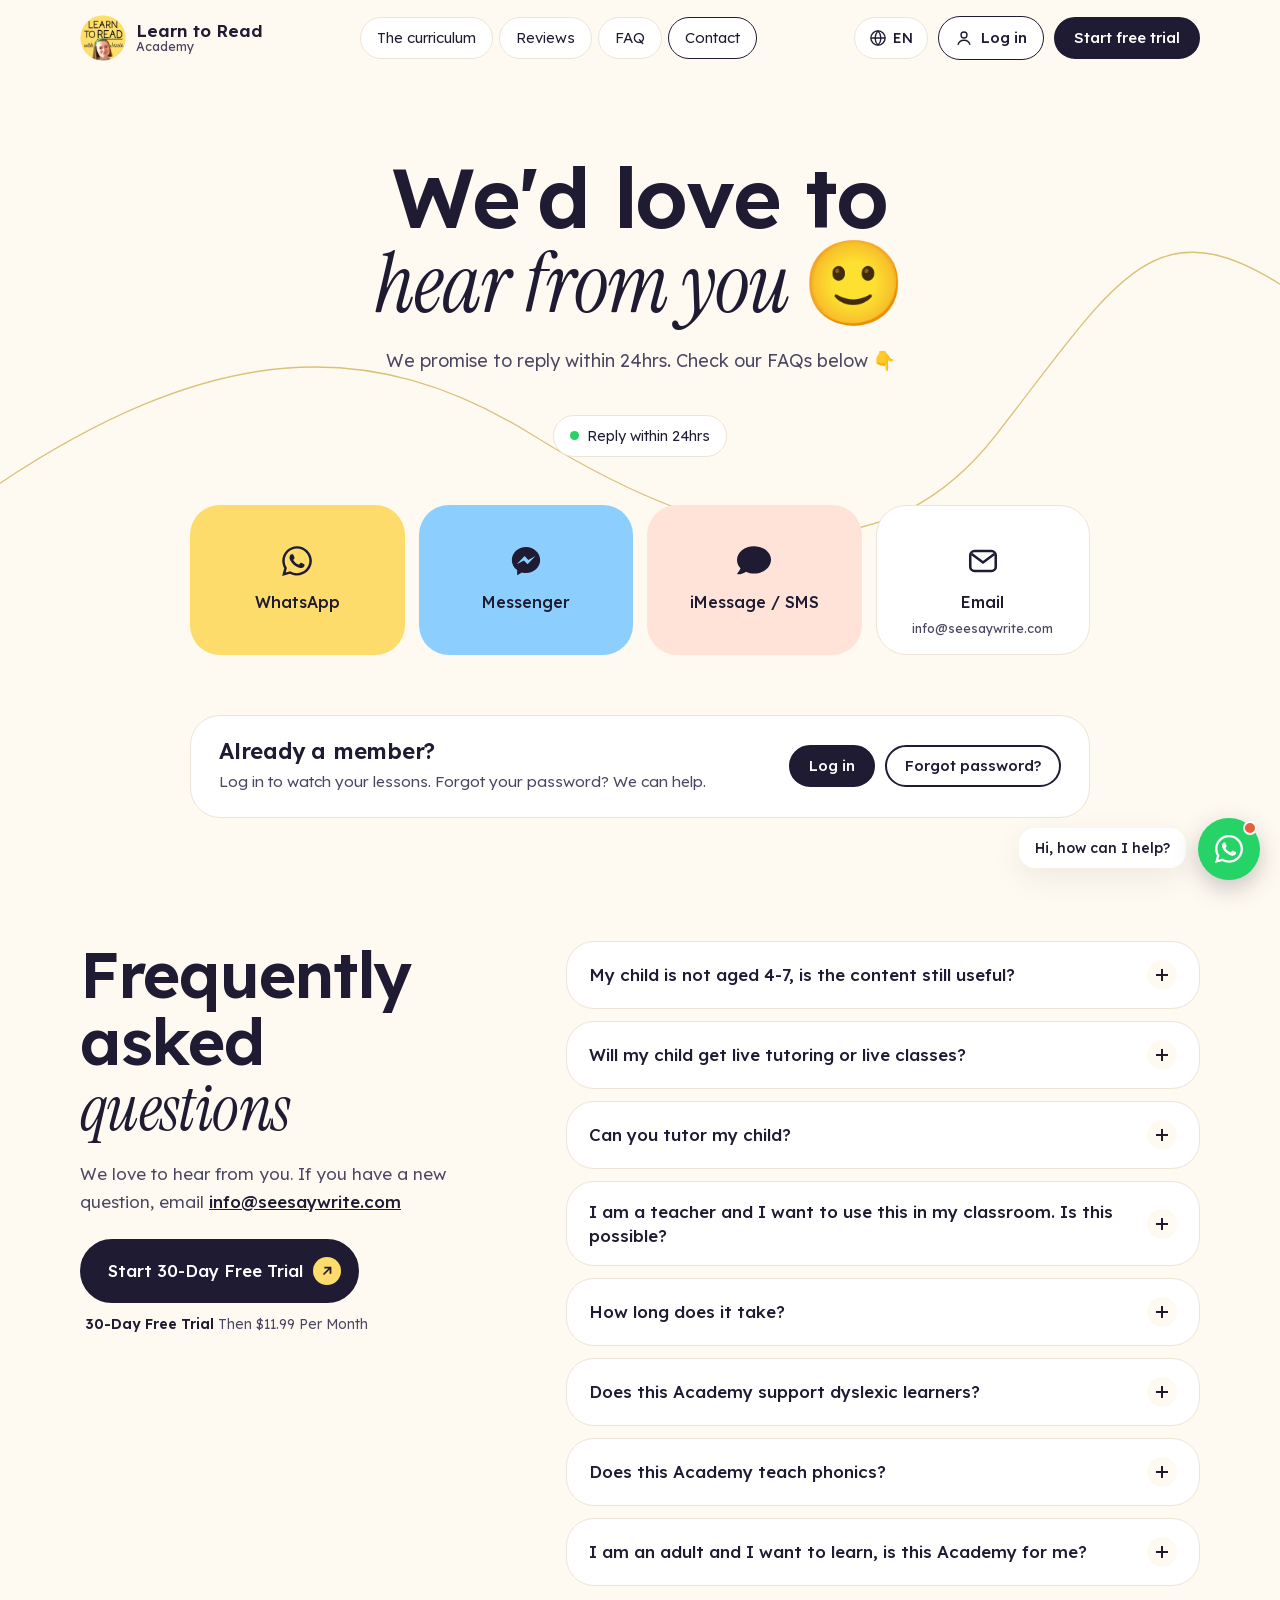
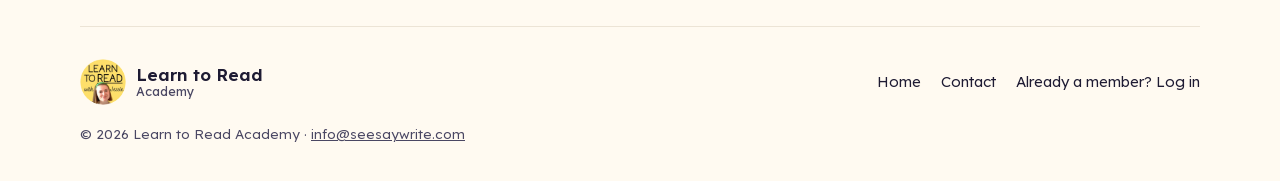
==== commit 278f67ef: "Revert hero changes (big picture, lines moved, 'online', star/badge removed) This reverts commit 972" ====
--- a/contact/index.html
+++ b/contact/index.html
@@ -95,6 +95,7 @@
 
   <main id="main">
     <section class="contact-hero">
+      <svg class="thread" viewBox="0 0 1440 600" preserveAspectRatio="none" aria-hidden="true"><path d="M-20 420 C 240 260, 420 260, 600 360 S 980 520, 1120 360 S 1300 120, 1460 220"/></svg>
       <div class="wrap">
         <h1 data-i18n-html="contact.title">We'd love to <em>hear from you <span class=emoji>🙂</span></em></h1>
         <p data-i18n="contact.sub">We promise to reply within 24hrs. Check our FAQs below 👇</p>
@@ -136,8 +137,7 @@
       </div>
     </section>
 
-    <section class="section has-thread" id="faq">
-      <svg class="thread" viewBox="0 0 1440 600" preserveAspectRatio="none" aria-hidden="true"><path d="M-20 420 C 240 260, 420 260, 600 360 S 980 520, 1120 360 S 1300 120, 1460 220"/></svg>
+    <section class="section" id="faq">
       <div class="wrap faq-grid">
         <div class="section-head start">
           <h2 data-i18n-html="faq.title">Frequently asked <em>questions</em></h2>
--- a/assets/css/style.css
+++ b/assets/css/style.css
@@ -228,22 +228,9 @@
 
 /* ---------- Hero ---------- */
 .hero { position: relative; padding-block: clamp(20px, min(4vw, 4.5vh), 56px) 40px; overflow: hidden; }
-.has-thread { position: relative; overflow: hidden; }
-.has-thread .thread { inset: 0; width: 100%; height: 100%; }
-.has-thread > .wrap { position: relative; z-index: 1; }
-/* Hero: text on the left, the big 'girl with tablet + worksheet' picture on the right */
-.hero-layout {
-  display: grid; grid-template-columns: minmax(0, 1fr) minmax(0, 1fr); column-gap: clamp(20px, 2.5vw, 40px);
-  grid-template-areas: "title visual" "intro visual" "cta visual"; align-items: center;
-}
-.hero-layout > h1 { grid-area: title; align-self: end; }
-.hero-layout > .hero-intro { grid-area: intro; }
-.hero-layout > .hero-cta { grid-area: cta; align-self: start; }
-.hero-visual { grid-area: visual; position: relative; }
-@media (min-width: 861px) { .hero .trust > div:last-child { max-width: 200px; line-height: 1.35; } }
-/* the photo has a white background: 'multiply' blends it into the cream page */
-.hero-visual img { display: block; width: 108%; margin-inline-start: -2%; height: auto; mix-blend-mode: multiply; max-height: calc(100svh - 150px); object-fit: contain; }
-.hero h1 { font-size: clamp(40px, min(4.5vw, 8vh), 80px); line-height: 0.98; }
+.hero .thread { inset: 0; width: 100%; height: 100%; }
+.hero-grid { position: relative; z-index: 1; display: grid; grid-template-columns: 1fr auto; gap: 24px 40px; align-items: start; }
+.hero h1 { font-size: clamp(40px, min(6.6vw, 10.4vh), 100px); line-height: 0.98; }
 /* On computers/iPads the hero fills exactly the first screen, so the next section doesn't peek in */
 @media (min-width: 861px) and (min-height: 600px) {
   .hero { min-height: calc(100vh - 76px); min-height: calc(100svh - 76px); display: flex; flex-direction: column; justify-content: center; padding-block: 20px 28px; }
@@ -252,14 +239,22 @@
 /* English: keep 'Give your child' on one line */
 html[lang="en"] .hero h1 [data-i18n-html] > .line:first-child { white-space: nowrap; }
 /* Other languages have longer lines, so the heading is a touch smaller */
-html:not([lang="en"]) .hero h1 { font-size: clamp(30px, min(3.1vw, 6.2vh), 58px); line-height: 1.04; }
+html:not([lang="en"]) .hero h1 { font-size: clamp(36px, min(5.9vw, 9.2vh), 92px); }
 .hero h1 .line { display: block; }
 .hero h1 [data-i18n-html] > .line:first-child { display: inline; }
 html.i18n-loading body { opacity: 0; }
 html.fonts-loading .hero h1, html.fonts-loading .contact-hero h1 { visibility: hidden; }
 body { transition: opacity .15s ease; }
-
-.hero-intro { position: relative; z-index: 1; display: grid; grid-template-columns: auto 1fr; gap: 24px 32px; align-items: center; margin-top: clamp(16px, 2.6vh, 30px); max-width: 640px; }
+.hero h1 .star {
+  display: inline-grid; place-items: center; width: 0.8em; height: 0.8em; border-radius: 50%;
+  background: var(--sun); vertical-align: 0.04em; margin-inline-end: 0.15em;
+}
+.hero h1 .star svg { width: 52%; height: 52%; }
+.hero-side { display: flex; flex-direction: column; align-items: center; gap: 12px; padding-top: 8px; }
+.hero-side .photo-oval { width: 170px; height: 150px; border-radius: 50%; overflow: hidden; background: var(--sky-pale); margin-top: -30px; margin-inline-start: 60px; box-shadow: var(--shadow); }
+.hero-side .photo-oval img { width: 100%; height: 100%; object-fit: cover; }
+
+.hero-intro { position: relative; z-index: 1; display: grid; grid-template-columns: auto 1fr; gap: 24px 32px; align-items: center; margin-top: clamp(18px, 3.2vh, 36px); max-width: 900px; }
 .vsl-pill {
   position: relative; width: 210px; height: 120px; border-radius: 50%; background: var(--sky); padding: 10px;
   border: 0; cursor: pointer; display: block;
@@ -268,7 +263,6 @@
 /* Jessie & Isla photo: soft rounded rectangle (the oval doubled up with the photo's edge) */
 .vsl-pill.photo-only { width: 220px; height: auto; aspect-ratio: 900 / 531; border-radius: 30px; padding: 8px; }
 .vsl-pill.photo-only .inner { border-radius: 22px; }
-@media (min-width: 861px) { .hero .vsl-pill.photo-only { width: clamp(140px, 11vw, 180px); } }
 .vsl-pill.photo-only img { object-position: 50% 50%; }
 .vsl-pill img { width: 100%; height: 100%; object-fit: cover; object-position: 50% 30%; }
 .vsl-pill .play {
@@ -281,7 +275,7 @@
 .vsl-pill .play svg { width: 18px; height: 18px; margin-inline-start: 3px; }
 html[dir="rtl"] .vsl-pill .play svg { transform: scaleX(-1); margin-inline-start: 0; margin-inline-end: 3px; }
 .vsl-label { position: absolute; bottom: -12px; inset-inline-end: -4px; background: #fff; border: 1.5px solid var(--ink); border-radius: var(--radius-pill); padding: 3px 12px; font-size: 13px; font-weight: 500; white-space: nowrap; }
-.hero-intro .lead { font-size: clamp(16.5px, 1.3vw, 19px); max-width: 520px; }
+.hero-intro .lead { font-size: clamp(17px, 1.6vw, 20px); max-width: 520px; }
 .hero-intro .lead strong { font-weight: 600; background: linear-gradient(transparent 60%, var(--sun) 60%); }
 .hero-cta { position: relative; z-index: 1; display: flex; flex-wrap: wrap; align-items: center; gap: 16px 28px; margin-top: clamp(18px, 3vh, 30px); }
 .trust { display: flex; align-items: center; gap: 12px; font-size: 14px; color: var(--ink-soft); }
@@ -291,18 +285,19 @@
 .stars { color: var(--sun-deep); letter-spacing: 2px; font-size: 15px; }
 
 @media (max-width: 860px) {
-  .hero-layout { grid-template-columns: 1fr; grid-template-areas: "title" "visual" "intro" "cta"; }
-  .hero-visual { max-width: 620px; width: 100%; margin: 18px auto 0; }
-  .hero-visual img { max-height: none; width: 100%; margin: 0; }
+  .hero-grid { grid-template-columns: 1fr; }
+  .hero-side { flex-direction: row; justify-content: flex-start; position: absolute; inset-inline-end: -10px; top: -10px; padding: 0; }
+  .hero-side .photo-oval { display: none; }
   .badge-rotate { width: 112px; height: 112px; }
   .badge-rotate .core { inset: 18px; }
+  .hero h1 { padding-top: 96px; }
   .hero-intro { grid-template-columns: 1fr; margin-top: 28px; }
   .vsl-pill { width: 180px; height: 104px; }
   .vsl-pill.photo-only { width: 200px; height: auto; }
 }
 @media (max-width: 560px) {
-  .hero h1 { font-size: min(40px, 8.4vw); }
-  .hero-visual { margin-top: 10px; }
+  .hero-side { display: none; }
+  .hero h1 { padding-top: 0; font-size: min(40px, 8.4vw); }
   .hero-intro { margin-top: 22px; gap: 18px; }
   .hero-intro .lead { font-size: 16.5px; }
   .hero-cta { margin-top: 20px; }
@@ -658,31 +653,3 @@
 
 /* Emoji inside italic headings should stay upright */
 em .emoji { font-style: normal; font-family: "Apple Color Emoji", "Segoe UI Emoji", "Noto Color Emoji", sans-serif; display: inline-block; }
-
-/* Short laptop screens: tighten the hero so the trial button and "Loved by parents" still fit */
-@media (min-width: 861px) and (max-height: 760px) {
-  .hero { padding-block: 12px 14px; }
-  .hero h1 { font-size: clamp(40px, min(4.5vw, 7.5vh), 80px); }
-  html:not([lang="en"]) .hero h1 { font-size: clamp(30px, min(3.1vw, 5.6vh), 58px); }
-  .hero-intro { margin-top: 12px; }
-  .hero-intro .lead p { margin-bottom: 0.45em; }
-  .hero-cta { margin-top: 12px; gap: 10px 28px; }
-}
-/* Urdu script is very tall: keep its hero within the first screen on computers */
-@media (min-width: 861px) {
-  html[lang="ur"] .hero h1 { font-size: clamp(26px, min(2.6vw, 5vh), 48px); line-height: 1.55; }
-  html[lang="ur"] .hero-intro .lead p, html[lang="ur"] .hero .trust span { line-height: 1.75; }
-}
-/* Phones: the small Jessie & Isla photo sits in the empty bottom corner of the big picture,
-   so the trial button and "Loved by parents" stay on the first screen */
-@media (max-width: 560px) {
-  .hero-layout { grid-template-areas: "title" "visual" "lead" "cta"; }
-  .hero-layout > .hero-intro { display: contents; }
-  .hero-intro .lead { grid-area: lead; margin-top: 12px; }
-  .hero .vsl-pill.photo-only { grid-area: visual; align-self: end; justify-self: start; position: relative; z-index: 1; width: 118px; padding: 5px; border-radius: 20px; margin-bottom: -6px; box-shadow: var(--shadow); }
-  .hero .vsl-pill.photo-only .inner { border-radius: 15px; }
-}
-/* Small phones (e.g. iPhone SE): shrink the picture a little so the trial button stays on screen */
-@media (max-width: 560px) and (max-height: 760px) {
-  .hero-visual img { max-height: 31svh; }
-}
